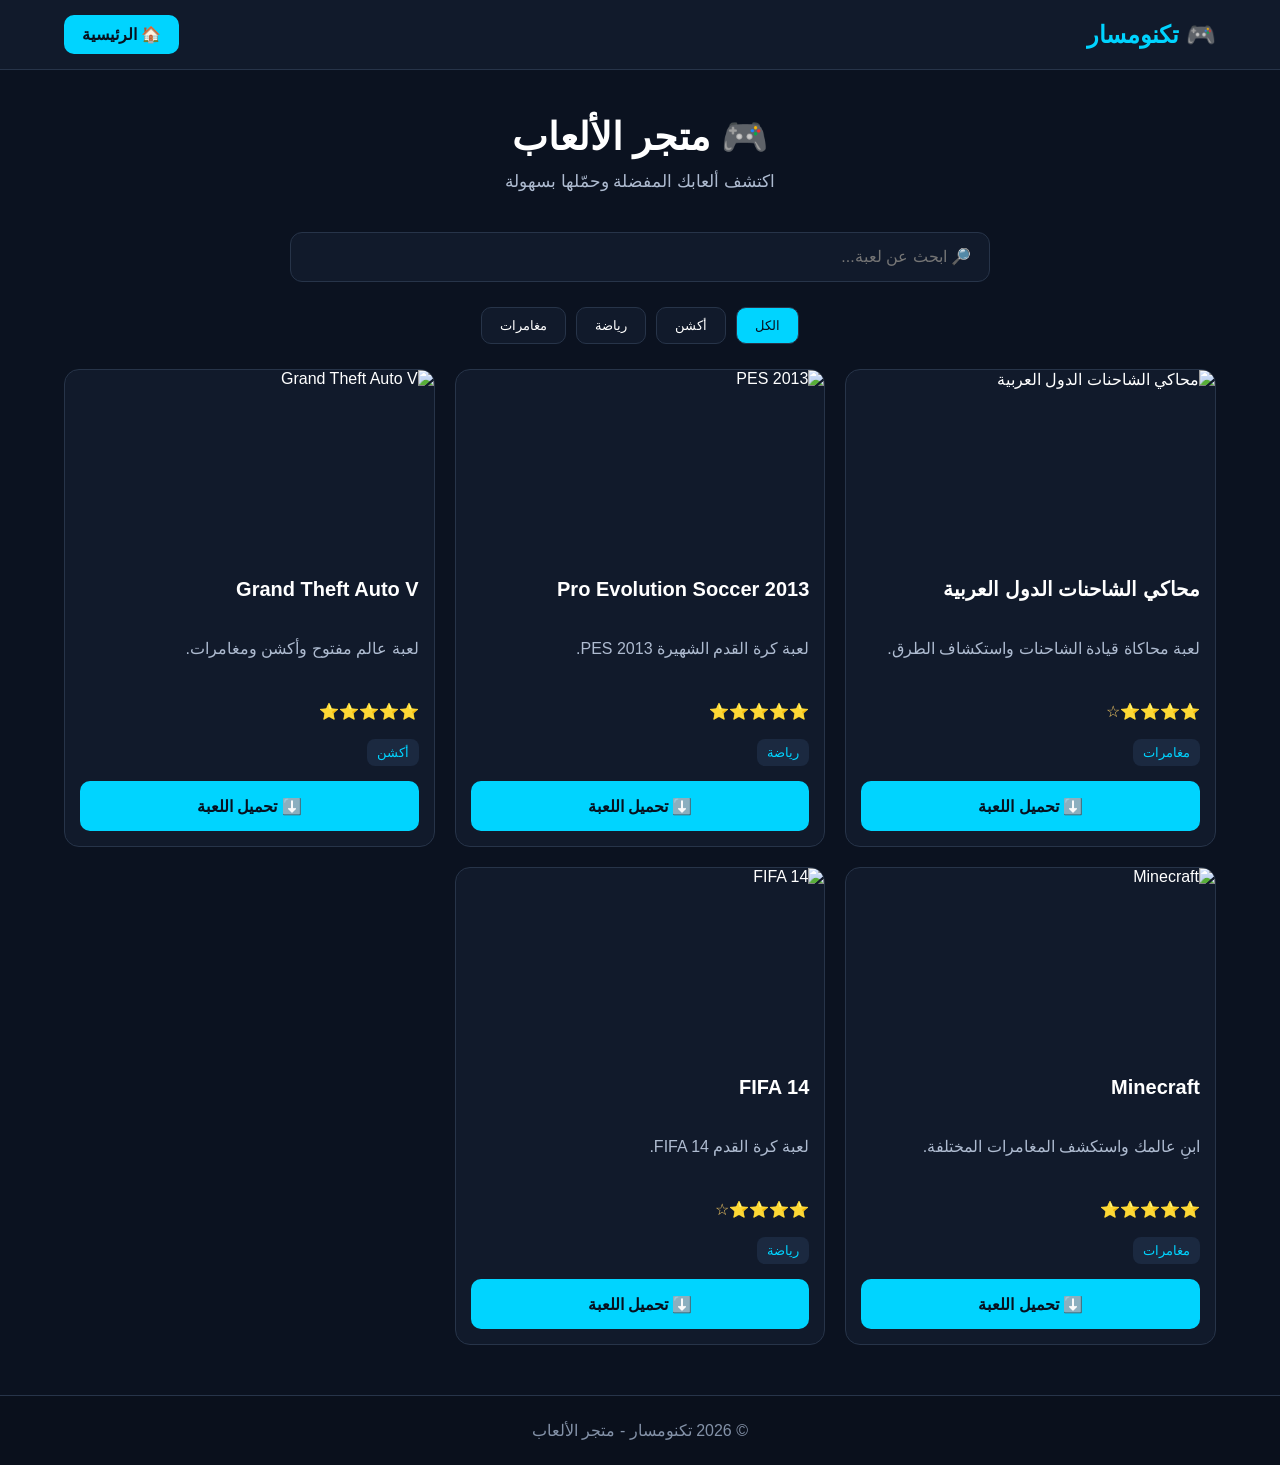
==== games/games.html @ fb07f874 "Update games.html" ====
<!DOCTYPE html>
<html lang="ar" dir="rtl">
<head>
  <meta charset="UTF-8">
  <meta name="viewport" content="width=device-width, initial-scale=1.0">
  <title>تكنومسار | الألعاب</title>

  <style>
    * {
      box-sizing: border-box;
      margin: 0;
      padding: 0;
    }

    body {
      font-family: Arial, Tahoma, sans-serif;
      background: #0b1220;
      color: #fff;
      min-height: 100vh;
    }

    a {
      text-decoration: none;
      color: inherit;
    }

    /* الهيدر */
    header {
      background: #111a2b;
      border-bottom: 1px solid #273449;
      padding: 15px 5%;
      display: flex;
      justify-content: space-between;
      align-items: center;
      gap: 15px;
      position: sticky;
      top: 0;
      z-index: 100;
    }

    .logo {
      font-size: 24px;
      font-weight: bold;
      color: #00d4ff;
    }

    .home-btn {
      background: #00d4ff;
      color: #07111f;
      padding: 10px 18px;
      border-radius: 10px;
      font-weight: bold;
    }

    /* العنوان */
    .hero {
      text-align: center;
      padding: 45px 20px 30px;
    }

    .hero h1 {
      font-size: 38px;
      margin-bottom: 12px;
    }

    .hero p {
      color: #aebbd0;
      font-size: 17px;
    }

    /* البحث */
    .search-box {
      width: 90%;
      max-width: 700px;
      margin: 10px auto 25px;
    }

    .search-box input {
      width: 100%;
      padding: 15px 18px;
      border-radius: 12px;
      border: 1px solid #273449;
      background: #111a2b;
      color: white;
      font-size: 16px;
      outline: none;
    }

    .search-box input:focus {
      border-color: #00d4ff;
    }

    /* التصنيفات */
    .categories {
      display: flex;
      justify-content: center;
      flex-wrap: wrap;
      gap: 10px;
      padding: 0 15px 25px;
    }

    .category-btn {
      border: 1px solid #273449;
      background: #111a2b;
      color: white;
      padding: 10px 18px;
      border-radius: 10px;
      cursor: pointer;
    }

    .category-btn.active,
    .category-btn:hover {
      background: #00d4ff;
      color: #07111f;
    }

    /* شبكة الألعاب */
    .games-grid {
      width: 90%;
      max-width: 1200px;
      margin: auto;
      display: grid;
      grid-template-columns: repeat(3, 1fr);
      gap: 20px;
      align-items: stretch;
      padding-bottom: 50px;
    }

    /* كارت اللعبة */
    .game-card {
      background: #111a2b;
      border: 1px solid #273449;
      border-radius: 15px;
      overflow: hidden;
      display: flex;
      flex-direction: column;
      height: 100%;
    }

    .game-card:hover {
      border-color: #00d4ff;
      transform: translateY(-3px);
    }

    /* صورة اللعبة */
    .game-image {
      width: 100%;
      height: 190px;
      object-fit: cover;
      display: block;
      flex-shrink: 0;
    }

    /* معلومات اللعبة */
    .game-info {
      padding: 15px;
      flex: 1;
      display: flex;
      flex-direction: column;
    }

    .game-info h3 {
      font-size: 20px;
      margin-bottom: 10px;
      min-height: 50px;
      line-height: 1.4;
    }

    .game-info p {
      color: #aebbd0;
      line-height: 1.7;
      margin-bottom: 12px;
      min-height: 55px;
    }

    .rating {
      color: #ffd166;
      margin-bottom: 12px;
      min-height: 25px;
    }

    .game-category {
      display: inline-block;
      width: fit-content;
      background: #1b2940;
      color: #00d4ff;
      padding: 6px 10px;
      border-radius: 8px;
      font-size: 13px;
      margin-bottom: 15px;
    }

    /* زر التحميل - موحد */
    .download-btn {
      margin-top: auto;
      width: 100%;
      height: 50px;
      min-height: 50px;
      display: flex;
      align-items: center;
      justify-content: center;
      box-sizing: border-box;
      text-align: center;
      background: #00d4ff;
      color: #07111f;
      padding: 0;
      border-radius: 10px;
      font-weight: bold;
      flex-shrink: 0;
    }

    .download-btn:hover {
      background: #00aacc;
    }

    /* لا توجد نتائج */
    .no-results {
      display: none;
      text-align: center;
      color: #aebbd0;
      padding: 40px;
      grid-column: 1 / -1;
    }

    /* الفوتر */
    footer {
      border-top: 1px solid #273449;
      text-align: center;
      padding: 25px;
      color: #8492a8;
      background: #0a101c;
    }

    /* الكمبيوتر والتابلت */
    @media (max-width: 900px) {
      .games-grid {
        grid-template-columns: repeat(2, 1fr);
      }
    }

    /* الموبايل */
    @media (max-width: 600px) {
      header {
        padding: 12px 15px;
      }

      .logo {
        font-size: 20px;
      }

      .hero h1 {
        font-size: 30px;
      }

      .games-grid {
        grid-template-columns: 1fr;
        width: 92%;
      }

      .game-image {
        height: 210px;
      }
    }
  </style>
</head>

<body>

  <!-- الهيدر -->
  <header>
    <div class="logo">🎮 تكنومسار</div>

    <a href="../index.html" class="home-btn">
      🏠 الرئيسية
    </a>
  </header>

  <!-- العنوان -->
  <section class="hero">
    <h1>🎮 متجر الألعاب</h1>
    <p>اكتشف ألعابك المفضلة وحمّلها بسهولة</p>
  </section>

  <!-- البحث -->
  <div class="search-box">
    <input
      type="text"
      id="searchInput"
      placeholder="🔎 ابحث عن لعبة..."
      oninput="applyFilters()"
    >
  </div>

  <!-- التصنيفات -->
  <div class="categories">
    <button class="category-btn active" onclick="setCategory('all', this)">
      الكل
    </button>

    <button class="category-btn" onclick="setCategory('action', this)">
      أكشن
    </button>

    <button class="category-btn" onclick="setCategory('sports', this)">
      رياضة
    </button>

    <button class="category-btn" onclick="setCategory('adventure', this)">
      مغامرات
    </button>
  </div>

  <!-- الألعاب -->
  <main class="games-grid" id="gamesGrid">

    <!-- 1 -->
    <article class="game-card" data-category="action">
      <img
        class="game-image"
        src="https://raw.githubusercontent.com/Mohamed-tool-grafix/technomasar/main/images.jpeg"
        alt="محاكي الشاحنات الدول العربية"
      >

      <div class="game-info">
        <h3>محاكي الشاحنات الدول العربية</h3>

        <p>لعبة محاكاة قيادة الشاحنات واستكشاف الطرق.</p>

        <div class="rating">⭐⭐⭐⭐☆</div>

        <span class="game-category">مغامرات</span>

        <a
          class="download-btn"
          href="https://c.go4techno.com/abokreeem-833"
          target="_blank"
          rel="noopener">
          ⬇️ تحميل اللعبة
        </a>
      </div>
    </article>

    <!-- 2 -->
    <article class="game-card" data-category="sports">
      <img
        class="game-image"
        src="https://raw.githubusercontent.com/Mohamed-tool-grafix/technomasar/main/file_00000000a93c820aba7a6e700e553412.png"
        alt="PES 2013"
      >

      <div class="game-info">
        <h3>Pro Evolution Soccer 2013</h3>

        <p>لعبة كرة القدم الشهيرة PES 2013.</p>

        <div class="rating">⭐⭐⭐⭐⭐</div>

        <span class="game-category">رياضة</span>

        <a
          class="download-btn"
          href="https://youssefsayed2003.blogspot.com/2025/03/2013.html"
          target="_blank"
          rel="noopener">
          ⬇️ تحميل اللعبة
        </a>
      </div>
    </article>

    <!-- 3 -->
    <article class="game-card" data-category="action">
      <img
        class="game-image"
        src="https://cdn.cloudflare.steamstatic.com/steam/apps/271590/header.jpg"
        alt="Grand Theft Auto V"
      >

      <div class="game-info">
        <h3>Grand Theft Auto V</h3>

        <p>لعبة عالم مفتوح وأكشن ومغامرات.</p>

        <div class="rating">⭐⭐⭐⭐⭐</div>

        <span class="game-category">أكشن</span>

        <a
          class="download-btn"
          href="https://uptogames.net/download-grand-theft-auto-v-free/"
          target="_blank"
          rel="noopener">
          ⬇️ تحميل اللعبة
        </a>
      </div>
    </article>

    <!-- 4 -->
    <article class="game-card" data-category="adventure">
      <img
        class="game-image"
        src="https://cdn.cloudflare.steamstatic.com/steam/apps/1672970/header.jpg"
        alt="Minecraft"
      >

      <div class="game-info">
        <h3>Minecraft</h3>

        <p>ابنِ عالمك واستكشف المغامرات المختلفة.</p>

        <div class="rating">⭐⭐⭐⭐⭐</div>

        <span class="game-category">مغامرات</span>

        <a
          class="download-btn"
          href="https://www.mediafire.com/file/vjxqehwjsnyp3mo/MCPE-Patched-1.21.100.apk/file"
          target="_blank"
          rel="noopener">
          ⬇️ تحميل اللعبة
        </a>
      </div>
    </article>

    <!-- 5 -->
    <article class="game-card" data-category="sports">
      <img
        class="game-image"
        src="https://raw.githubusercontent.com/Mohamed-tool-grafix/technomasar/main/images%20(1).jpeg"
        alt="FIFA 14"
      >

      <div class="game-info">
        <h3>FIFA 14</h3>

        <p>لعبة كرة القدم FIFA 14.</p>

        <div class="rating">⭐⭐⭐⭐☆</div>

        <span class="game-category">رياضة</span>

        <a
          class="download-btn"
          href="https://uptogames.net/download-fifa-14-for-pc/"
          target="_blank"
          rel="noopener">
          ⬇️ تحميل اللعبة
        </a>
      </div>
    </article>

    <div class="no-results" id="noResults">
      لا توجد ألعاب مطابقة للبحث.
    </div>

  </main>

  <!-- الفوتر -->
  <footer>
    © 2026 تكنومسار - متجر الألعاب
  </footer>

  <script>
    let currentCategory = "all";

    function setCategory(category, button) {
      currentCategory = category;

      document.querySelectorAll(".category-btn").forEach(function(btn) {
        btn.classList.remove("active");
      });

      button.classList.add("active");

      applyFilters();
    }

    function applyFilters() {
      const searchValue =
        document.getElementById("searchInput").value
        .toLowerCase()
        .trim();

      const cards = document.querySelectorAll(".game-card");

      let visibleCount = 0;

      cards.forEach(function(card) {
        const title =
          card.querySelector("h3").textContent.toLowerCase();

        const category = card.dataset.category;

        const matchesSearch = title.includes(searchValue);

        const matchesCategory =
          currentCategory === "all" ||
          category === currentCategory;

        if (matchesSearch && matchesCategory) {
          card.style.display = "flex";
          visibleCount++;
        } else {
          card.style.display = "none";
        }
      });

      document.getElementById("noResults").style.display =
        visibleCount === 0 ? "block" : "none";
    }

    document.addEventListener("DOMContentLoaded", function() {
      applyFilters();
    });
  </script>

</body>
</html>
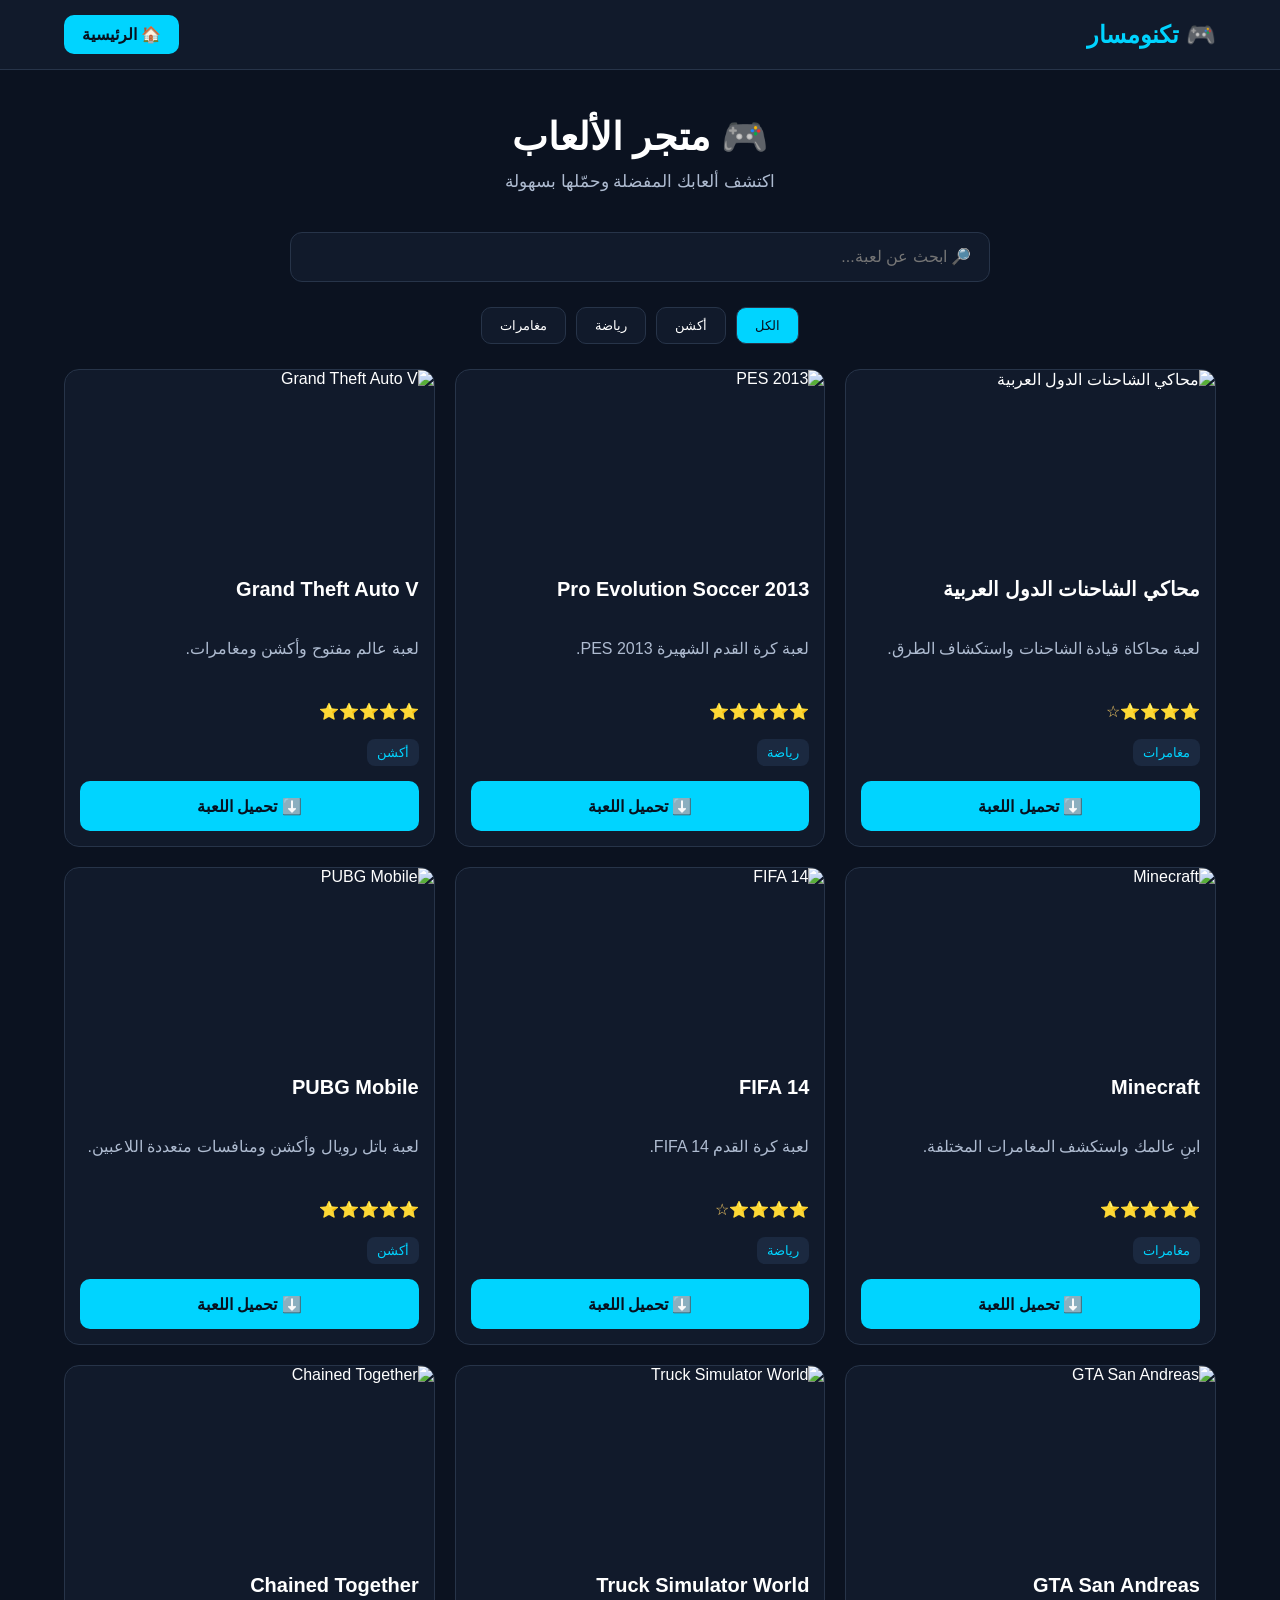
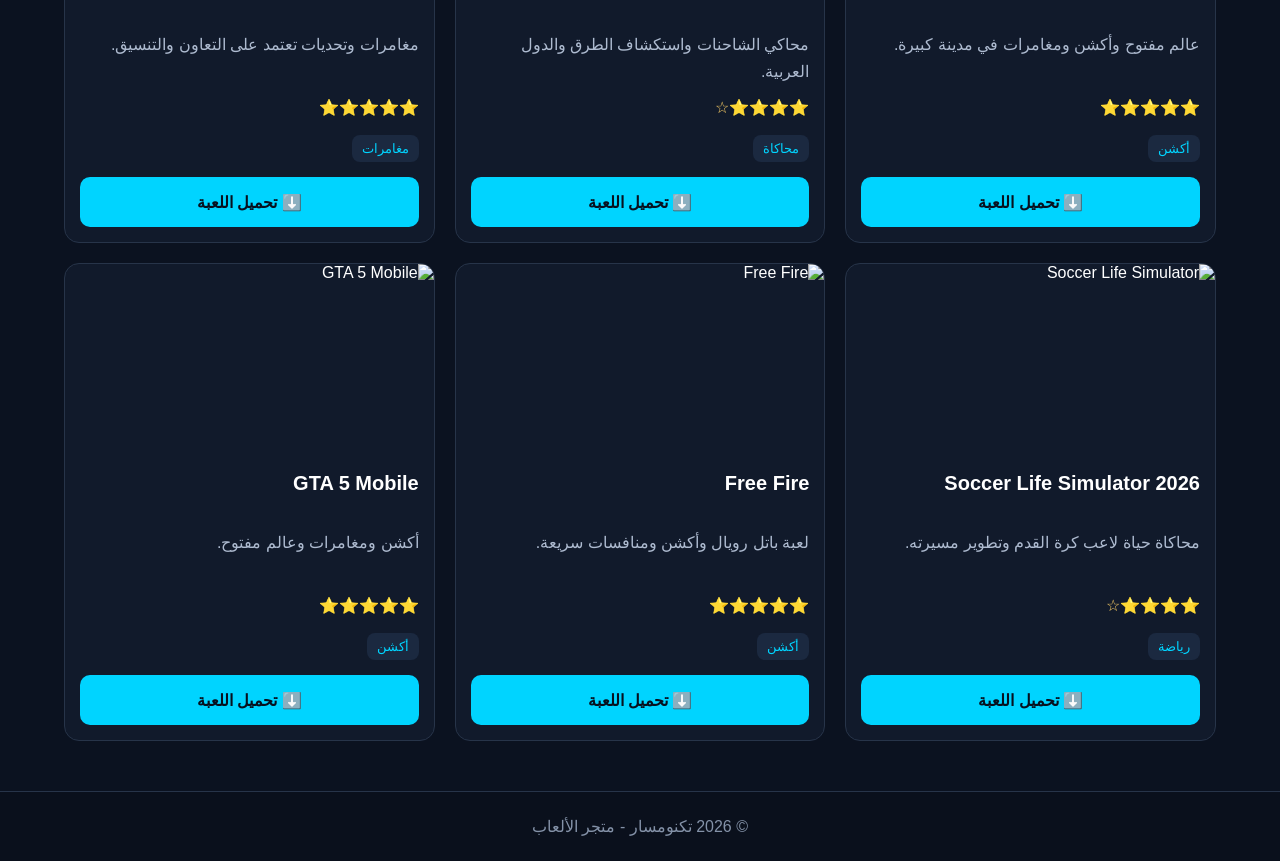
==== commit 20ac0789: "Update games.html" ====
--- a/games/games.html
+++ b/games/games.html
@@ -451,7 +451,193 @@
     <div class="no-results" id="noResults">
       لا توجد ألعاب مطابقة للبحث.
     </div>
-
+<!-- 6 - PUBG Mobile -->
+<article class="game-card" data-category="action">
+  <img
+    class="game-image"
+    src="https://cdn.cloudflare.steamstatic.com/steam/apps/578080/header.jpg"
+    alt="PUBG Mobile"
+  >
+
+  <div class="game-info">
+    <h3>PUBG Mobile</h3>
+    <p>لعبة باتل رويال وأكشن ومنافسات متعددة اللاعبين.</p>
+
+    <div class="rating">⭐⭐⭐⭐⭐</div>
+
+    <span class="game-category">أكشن</span>
+
+    <a
+      class="download-btn"
+      href="https://go4techno.com/pubg-mobile/"
+      target="_blank"
+      rel="noopener">
+      ⬇️ تحميل اللعبة
+    </a>
+  </div>
+</article>
+
+
+<!-- 7 - GTA San Andreas -->
+<article class="game-card" data-category="action">
+  <img
+    class="game-image"
+    src="https://upload.wikimedia.org/wikipedia/en/c/c4/GTASABOX.jpg"
+    alt="GTA San Andreas"
+  >
+
+  <div class="game-info">
+    <h3>GTA San Andreas</h3>
+    <p>عالم مفتوح وأكشن ومغامرات في مدينة كبيرة.</p>
+
+    <div class="rating">⭐⭐⭐⭐⭐</div>
+
+    <span class="game-category">أكشن</span>
+
+    <a
+      class="download-btn"
+      href="https://go4techno.com/%D9%84%D8%B9%D8%A8%D8%A9-gta-san-andreas-%D9%85%D9%87%D9%83%D8%B1%D8%A9/"
+      target="_blank"
+      rel="noopener">
+      ⬇️ تحميل اللعبة
+    </a>
+  </div>
+</article>
+
+
+<!-- 8 - Truck Simulator World -->
+<article class="game-card" data-category="racing">
+  <img
+    class="game-image"
+    src="https://raw.githubusercontent.com/Mohamed-tool-grafix/technomasar/main/images.jpeg"
+    alt="Truck Simulator World"
+  >
+
+  <div class="game-info">
+    <h3>Truck Simulator World</h3>
+    <p>محاكي الشاحنات واستكشاف الطرق والدول العربية.</p>
+
+    <div class="rating">⭐⭐⭐⭐☆</div>
+
+    <span class="game-category">محاكاة</span>
+
+    <a
+      class="download-btn"
+      href="https://go4techno.com/%D8%AA%D8%AD%D9%85%D9%8A%D9%84-%D9%85%D8%AD%D8%A7%D9%83%D9%8A-%D8%A7%D9%84%D8%B4%D8%A7%D8%AD%D9%86%D8%A7%D8%AA-%D8%A7%D9%84%D8%AF%D9%88%D9%84-%D8%A7%D9%84%D8%B9%D8%B1%D8%A8%D9%8A%D8%A9-truck-simulator/"
+      target="_blank"
+      rel="noopener">
+      ⬇️ تحميل اللعبة
+    </a>
+  </div>
+</article>
+
+
+<!-- 9 - Chained Together -->
+<article class="game-card" data-category="adventure">
+  <img
+    class="game-image"
+    src="https://shared.cloudflare.steamstatic.com/store_item_assets/steam/apps/2567870/header.jpg"
+    alt="Chained Together"
+  >
+
+  <div class="game-info">
+    <h3>Chained Together</h3>
+    <p>مغامرات وتحديات تعتمد على التعاون والتنسيق.</p>
+
+    <div class="rating">⭐⭐⭐⭐⭐</div>
+
+    <span class="game-category">مغامرات</span>
+
+    <a
+      class="download-btn"
+      href="https://go4techno.com/%D8%AA%D8%AD%D9%85%D9%8A%D9%84-chained-together-%D9%84%D9%84%D8%A3%D9%86%D8%AF%D8%B1%D9%88%D9%8A%D8%AF/"
+      target="_blank"
+      rel="noopener">
+      ⬇️ تحميل اللعبة
+    </a>
+  </div>
+</article>
+
+
+<!-- 10 - Soccer Life Simulator -->
+<article class="game-card" data-category="sports">
+  <img
+    class="game-image"
+    src="https://shared.cloudflare.steamstatic.com/store_item_assets/steam/apps/1911700/header.jpg"
+    alt="Soccer Life Simulator"
+  >
+
+  <div class="game-info">
+    <h3>Soccer Life Simulator 2026</h3>
+    <p>محاكاة حياة لاعب كرة القدم وتطوير مسيرته.</p>
+
+    <div class="rating">⭐⭐⭐⭐☆</div>
+
+    <span class="game-category">رياضة</span>
+
+    <a
+      class="download-btn"
+      href="https://go4techno.com/soccer-life-simulator/"
+      target="_blank"
+      rel="noopener">
+      ⬇️ تحميل اللعبة
+    </a>
+  </div>
+</article>
+
+
+<!-- 11 - Free Fire -->
+<article class="game-card" data-category="action">
+  <img
+    class="game-image"
+    src="https://play-lh.googleusercontent.com/"
+    alt="Free Fire"
+  >
+
+  <div class="game-info">
+    <h3>Free Fire</h3>
+    <p>لعبة باتل رويال وأكشن ومنافسات سريعة.</p>
+
+    <div class="rating">⭐⭐⭐⭐⭐</div>
+
+    <span class="game-category">أكشن</span>
+
+    <a
+      class="download-btn"
+      href="https://go4techno.com/garena-free-fire"
+      target="_blank"
+      rel="noopener">
+      ⬇️ تحميل اللعبة
+    </a>
+  </div>
+</article>
+
+
+<!-- 12 - GTA 5 Mobile -->
+<article class="game-card" data-category="action">
+  <img
+    class="game-image"
+    src="https://cdn.cloudflare.steamstatic.com/steam/apps/271590/header.jpg"
+    alt="GTA 5 Mobile"
+  >
+
+  <div class="game-info">
+    <h3>GTA 5 Mobile</h3>
+    <p>أكشن ومغامرات وعالم مفتوح.</p>
+
+    <div class="rating">⭐⭐⭐⭐⭐</div>
+
+    <span class="game-category">أكشن</span>
+
+    <a
+      class="download-btn"
+      href="https://go4techno.com/%D8%AA%D8%AD%D9%85%D9%8A%D9%84-%D9%84%D8%B9%D8%A8%D8%A9-gta-5-mobile/"
+      target="_blank"
+      rel="noopener">
+      ⬇️ تحميل اللعبة
+    </a>
+  </div>
+</article>
   </main>
 
   <!-- الفوتر -->
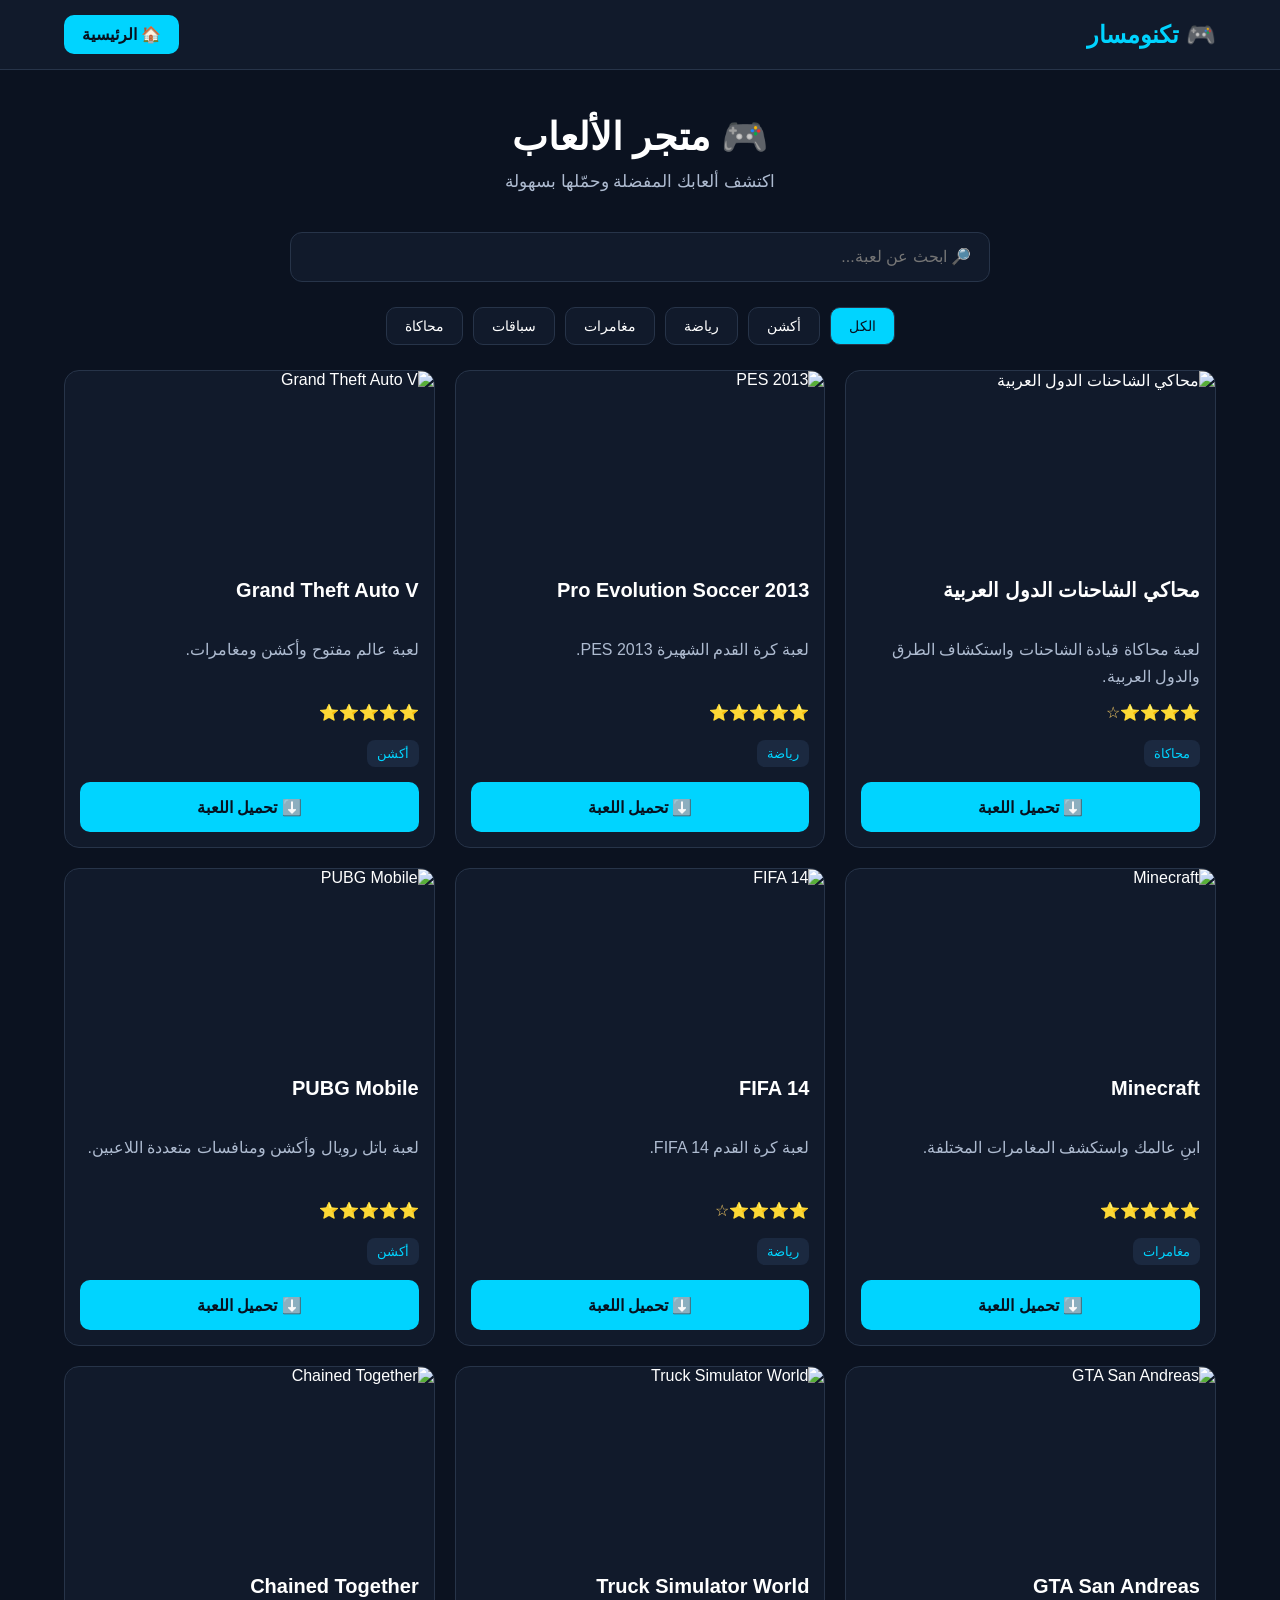
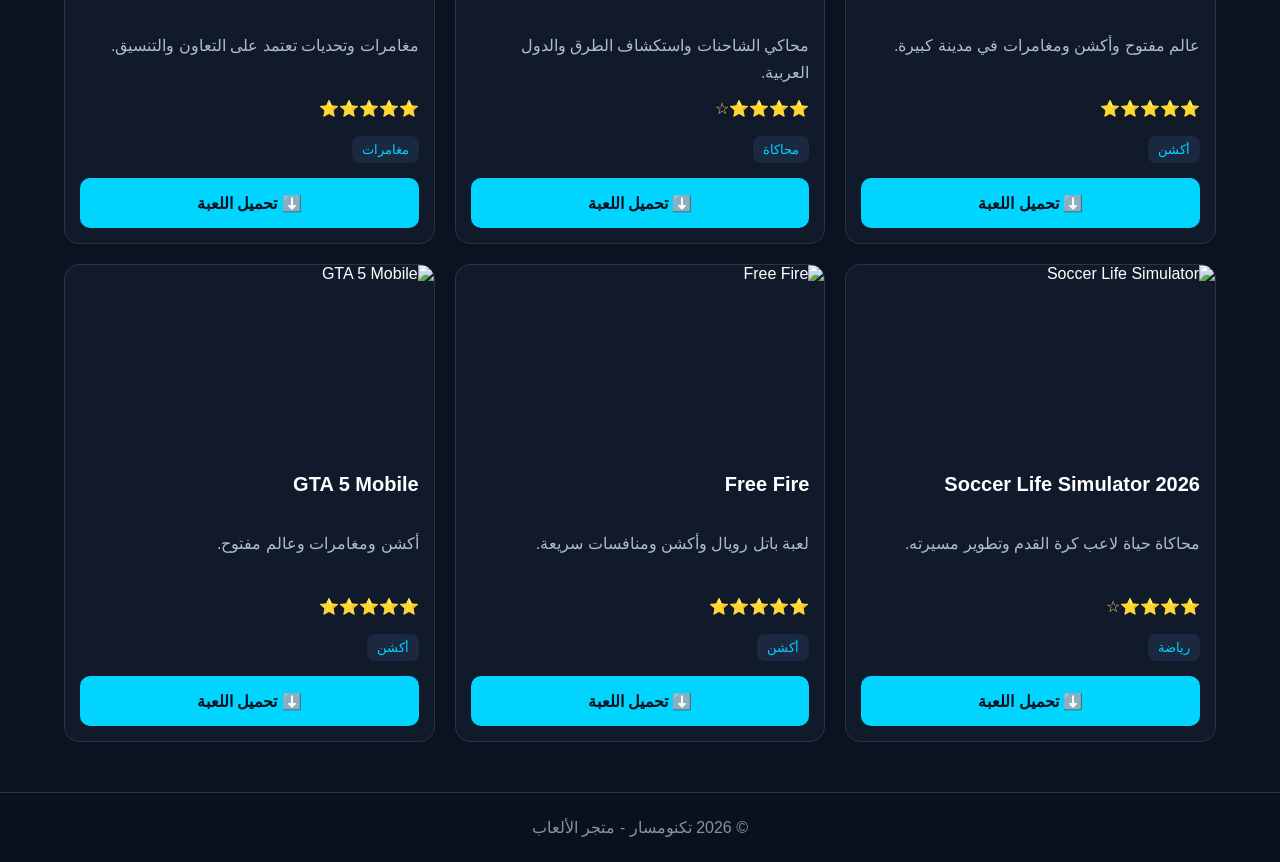
==== commit a630c5b1: "Update games.html" ====
--- a/games/games.html
+++ b/games/games.html
@@ -24,7 +24,6 @@
       color: inherit;
     }
 
-    /* الهيدر */
     header {
       background: #111a2b;
       border-bottom: 1px solid #273449;
@@ -52,7 +51,6 @@
       font-weight: bold;
     }
 
-    /* العنوان */
     .hero {
       text-align: center;
       padding: 45px 20px 30px;
@@ -68,7 +66,6 @@
       font-size: 17px;
     }
 
-    /* البحث */
     .search-box {
       width: 90%;
       max-width: 700px;
@@ -90,7 +87,6 @@
       border-color: #00d4ff;
     }
 
-    /* التصنيفات */
     .categories {
       display: flex;
       justify-content: center;
@@ -106,6 +102,7 @@
       padding: 10px 18px;
       border-radius: 10px;
       cursor: pointer;
+      font-size: 14px;
     }
 
     .category-btn.active,
@@ -114,7 +111,6 @@
       color: #07111f;
     }
 
-    /* شبكة الألعاب */
     .games-grid {
       width: 90%;
       max-width: 1200px;
@@ -126,7 +122,6 @@
       padding-bottom: 50px;
     }
 
-    /* كارت اللعبة */
     .game-card {
       background: #111a2b;
       border: 1px solid #273449;
@@ -135,6 +130,7 @@
       display: flex;
       flex-direction: column;
       height: 100%;
+      transition: 0.2s;
     }
 
     .game-card:hover {
@@ -142,7 +138,6 @@
       transform: translateY(-3px);
     }
 
-    /* صورة اللعبة */
     .game-image {
       width: 100%;
       height: 190px;
@@ -151,7 +146,6 @@
       flex-shrink: 0;
     }
 
-    /* معلومات اللعبة */
     .game-info {
       padding: 15px;
       flex: 1;
@@ -190,7 +184,6 @@
       margin-bottom: 15px;
     }
 
-    /* زر التحميل - موحد */
     .download-btn {
       margin-top: auto;
       width: 100%;
@@ -199,7 +192,6 @@
       display: flex;
       align-items: center;
       justify-content: center;
-      box-sizing: border-box;
       text-align: center;
       background: #00d4ff;
       color: #07111f;
@@ -213,7 +205,6 @@
       background: #00aacc;
     }
 
-    /* لا توجد نتائج */
     .no-results {
       display: none;
       text-align: center;
@@ -222,7 +213,6 @@
       grid-column: 1 / -1;
     }
 
-    /* الفوتر */
     footer {
       border-top: 1px solid #273449;
       text-align: center;
@@ -231,14 +221,12 @@
       background: #0a101c;
     }
 
-    /* الكمبيوتر والتابلت */
     @media (max-width: 900px) {
       .games-grid {
         grid-template-columns: repeat(2, 1fr);
       }
     }
 
-    /* الموبايل */
     @media (max-width: 600px) {
       header {
         padding: 12px 15px;
@@ -274,12 +262,14 @@
       🏠 الرئيسية
     </a>
   </header>
+
 
   <!-- العنوان -->
   <section class="hero">
     <h1>🎮 متجر الألعاب</h1>
     <p>اكتشف ألعابك المفضلة وحمّلها بسهولة</p>
   </section>
+
 
   <!-- البحث -->
   <div class="search-box">
@@ -291,30 +281,56 @@
     >
   </div>
 
+
   <!-- التصنيفات -->
   <div class="categories">
-    <button class="category-btn active" onclick="setCategory('all', this)">
+
+    <button
+      class="category-btn active"
+      onclick="setCategory('all', this)">
       الكل
     </button>
 
-    <button class="category-btn" onclick="setCategory('action', this)">
+    <button
+      class="category-btn"
+      onclick="setCategory('action', this)">
       أكشن
     </button>
 
-    <button class="category-btn" onclick="setCategory('sports', this)">
+    <button
+      class="category-btn"
+      onclick="setCategory('sports', this)">
       رياضة
     </button>
 
-    <button class="category-btn" onclick="setCategory('adventure', this)">
+    <button
+      class="category-btn"
+      onclick="setCategory('adventure', this)">
       مغامرات
     </button>
+
+    <button
+      class="category-btn"
+      onclick="setCategory('racing', this)">
+      سباقات
+    </button>
+
+    <button
+      class="category-btn"
+      onclick="setCategory('simulation', this)">
+      محاكاة
+    </button>
+
   </div>
+
 
   <!-- الألعاب -->
   <main class="games-grid" id="gamesGrid">
 
-    <!-- 1 -->
-    <article class="game-card" data-category="action">
+
+    <!-- 1 - محاكي الشاحنات -->
+    <article class="game-card" data-category="simulation">
+
       <img
         class="game-image"
         src="https://raw.githubusercontent.com/Mohamed-tool-grafix/technomasar/main/images.jpeg"
@@ -322,13 +338,16 @@
       >
 
       <div class="game-info">
+
         <h3>محاكي الشاحنات الدول العربية</h3>
 
-        <p>لعبة محاكاة قيادة الشاحنات واستكشاف الطرق.</p>
+        <p>
+          لعبة محاكاة قيادة الشاحنات واستكشاف الطرق والدول العربية.
+        </p>
 
         <div class="rating">⭐⭐⭐⭐☆</div>
 
-        <span class="game-category">مغامرات</span>
+        <span class="game-category">محاكاة</span>
 
         <a
           class="download-btn"
@@ -337,11 +356,14 @@
           rel="noopener">
           ⬇️ تحميل اللعبة
         </a>
-      </div>
-    </article>
-
-    <!-- 2 -->
+
+      </div>
+    </article>
+
+
+    <!-- 2 - PES 2013 -->
     <article class="game-card" data-category="sports">
+
       <img
         class="game-image"
         src="https://raw.githubusercontent.com/Mohamed-tool-grafix/technomasar/main/file_00000000a93c820aba7a6e700e553412.png"
@@ -349,9 +371,12 @@
       >
 
       <div class="game-info">
+
         <h3>Pro Evolution Soccer 2013</h3>
 
-        <p>لعبة كرة القدم الشهيرة PES 2013.</p>
+        <p>
+          لعبة كرة القدم الشهيرة PES 2013.
+        </p>
 
         <div class="rating">⭐⭐⭐⭐⭐</div>
 
@@ -364,11 +389,14 @@
           rel="noopener">
           ⬇️ تحميل اللعبة
         </a>
-      </div>
-    </article>
-
-    <!-- 3 -->
+
+      </div>
+    </article>
+
+
+    <!-- 3 - GTA V -->
     <article class="game-card" data-category="action">
+
       <img
         class="game-image"
         src="https://cdn.cloudflare.steamstatic.com/steam/apps/271590/header.jpg"
@@ -376,9 +404,12 @@
       >
 
       <div class="game-info">
+
         <h3>Grand Theft Auto V</h3>
 
-        <p>لعبة عالم مفتوح وأكشن ومغامرات.</p>
+        <p>
+          لعبة عالم مفتوح وأكشن ومغامرات.
+        </p>
 
         <div class="rating">⭐⭐⭐⭐⭐</div>
 
@@ -391,11 +422,14 @@
           rel="noopener">
           ⬇️ تحميل اللعبة
         </a>
-      </div>
-    </article>
-
-    <!-- 4 -->
+
+      </div>
+    </article>
+
+
+    <!-- 4 - Minecraft -->
     <article class="game-card" data-category="adventure">
+
       <img
         class="game-image"
         src="https://cdn.cloudflare.steamstatic.com/steam/apps/1672970/header.jpg"
@@ -403,9 +437,12 @@
       >
 
       <div class="game-info">
+
         <h3>Minecraft</h3>
 
-        <p>ابنِ عالمك واستكشف المغامرات المختلفة.</p>
+        <p>
+          ابنِ عالمك واستكشف المغامرات المختلفة.
+        </p>
 
         <div class="rating">⭐⭐⭐⭐⭐</div>
 
@@ -418,11 +455,14 @@
           rel="noopener">
           ⬇️ تحميل اللعبة
         </a>
-      </div>
-    </article>
-
-    <!-- 5 -->
+
+      </div>
+    </article>
+
+
+    <!-- 5 - FIFA 14 -->
     <article class="game-card" data-category="sports">
+
       <img
         class="game-image"
         src="https://raw.githubusercontent.com/Mohamed-tool-grafix/technomasar/main/images%20(1).jpeg"
@@ -430,9 +470,12 @@
       >
 
       <div class="game-info">
+
         <h3>FIFA 14</h3>
 
-        <p>لعبة كرة القدم FIFA 14.</p>
+        <p>
+          لعبة كرة القدم FIFA 14.
+        </p>
 
         <div class="rating">⭐⭐⭐⭐☆</div>
 
@@ -445,210 +488,263 @@
           rel="noopener">
           ⬇️ تحميل اللعبة
         </a>
-      </div>
-    </article>
-
+
+      </div>
+    </article>
+
+
+    <!-- 6 - PUBG Mobile -->
+    <article class="game-card" data-category="action">
+
+      <img
+        class="game-image"
+        src="https://cdn.cloudflare.steamstatic.com/steam/apps/578080/header.jpg"
+        alt="PUBG Mobile"
+      >
+
+      <div class="game-info">
+
+        <h3>PUBG Mobile</h3>
+
+        <p>
+          لعبة باتل رويال وأكشن ومنافسات متعددة اللاعبين.
+        </p>
+
+        <div class="rating">⭐⭐⭐⭐⭐</div>
+
+        <span class="game-category">أكشن</span>
+
+        <a
+          class="download-btn"
+          href="https://go4techno.com/pubg-mobile/"
+          target="_blank"
+          rel="noopener">
+          ⬇️ تحميل اللعبة
+        </a>
+
+      </div>
+    </article>
+
+
+    <!-- 7 - GTA San Andreas -->
+    <article class="game-card" data-category="action">
+
+      <img
+        class="game-image"
+        src="https://upload.wikimedia.org/wikipedia/en/c/c4/GTASABOX.jpg"
+        alt="GTA San Andreas"
+      >
+
+      <div class="game-info">
+
+        <h3>GTA San Andreas</h3>
+
+        <p>
+          عالم مفتوح وأكشن ومغامرات في مدينة كبيرة.
+        </p>
+
+        <div class="rating">⭐⭐⭐⭐⭐</div>
+
+        <span class="game-category">أكشن</span>
+
+        <a
+          class="download-btn"
+          href="https://go4techno.com/%D9%84%D8%B9%D8%A8%D8%A9-gta-san-andreas-%D9%85%D9%87%D9%83%D8%B1%D8%A9/"
+          target="_blank"
+          rel="noopener">
+          ⬇️ تحميل اللعبة
+        </a>
+
+      </div>
+    </article>
+
+
+    <!-- 8 - Truck Simulator World -->
+    <article class="game-card" data-category="simulation">
+
+      <img
+        class="game-image"
+        src="https://raw.githubusercontent.com/Mohamed-tool-grafix/technomasar/main/images.jpeg"
+        alt="Truck Simulator World"
+      >
+
+      <div class="game-info">
+
+        <h3>Truck Simulator World</h3>
+
+        <p>
+          محاكي الشاحنات واستكشاف الطرق والدول العربية.
+        </p>
+
+        <div class="rating">⭐⭐⭐⭐☆</div>
+
+        <span class="game-category">محاكاة</span>
+
+        <a
+          class="download-btn"
+          href="https://go4techno.com/%D8%AA%D8%AD%D9%85%D9%8A%D9%84-%D9%85%D8%AD%D8%A7%D9%83%D9%8A-%D8%A7%D9%84%D8%B4%D8%A7%D8%AD%D9%86%D8%A7%D8%AA-%D8%A7%D9%84%D8%AF%D9%88%D9%84-%D8%A7%D9%84%D8%B9%D8%B1%D8%A8%D9%8A%D8%A9-truck-simulator/"
+          target="_blank"
+          rel="noopener">
+          ⬇️ تحميل اللعبة
+        </a>
+
+      </div>
+    </article>
+
+
+    <!-- 9 - Chained Together -->
+    <article class="game-card" data-category="adventure">
+
+      <img
+        class="game-image"
+        src="https://shared.cloudflare.steamstatic.com/store_item_assets/steam/apps/2567870/header.jpg"
+        alt="Chained Together"
+      >
+
+      <div class="game-info">
+
+        <h3>Chained Together</h3>
+
+        <p>
+          مغامرات وتحديات تعتمد على التعاون والتنسيق.
+        </p>
+
+        <div class="rating">⭐⭐⭐⭐⭐</div>
+
+        <span class="game-category">مغامرات</span>
+
+        <a
+          class="download-btn"
+          href="https://go4techno.com/%D8%AA%D8%AD%D9%85%D9%8A%D9%84-chained-together-%D9%84%D9%84%D8%A3%D9%86%D8%AF%D8%B1%D9%88%D9%8A%D8%AF/"
+          target="_blank"
+          rel="noopener">
+          ⬇️ تحميل اللعبة
+        </a>
+
+      </div>
+    </article>
+
+
+    <!-- 10 - Soccer Life Simulator -->
+    <article class="game-card" data-category="sports">
+
+      <img
+        class="game-image"
+        src="https://shared.cloudflare.steamstatic.com/store_item_assets/steam/apps/1911700/header.jpg"
+        alt="Soccer Life Simulator"
+      >
+
+      <div class="game-info">
+
+        <h3>Soccer Life Simulator 2026</h3>
+
+        <p>
+          محاكاة حياة لاعب كرة القدم وتطوير مسيرته.
+        </p>
+
+        <div class="rating">⭐⭐⭐⭐☆</div>
+
+        <span class="game-category">رياضة</span>
+
+        <a
+          class="download-btn"
+          href="https://go4techno.com/soccer-life-simulator/"
+          target="_blank"
+          rel="noopener">
+          ⬇️ تحميل اللعبة
+        </a>
+
+      </div>
+    </article>
+
+
+    <!-- 11 - Free Fire -->
+    <article class="game-card" data-category="action">
+
+      <img
+        class="game-image"
+        src="https://raw.githubusercontent.com/Mohamed-tool-grafix/technomasar/main/freefire.jpg"
+        alt="Free Fire"
+      >
+
+      <div class="game-info">
+
+        <h3>Free Fire</h3>
+
+        <p>
+          لعبة باتل رويال وأكشن ومنافسات سريعة.
+        </p>
+
+        <div class="rating">⭐⭐⭐⭐⭐</div>
+
+        <span class="game-category">أكشن</span>
+
+        <a
+          class="download-btn"
+          href="https://go4techno.com/garena-free-fire"
+          target="_blank"
+          rel="noopener">
+          ⬇️ تحميل اللعبة
+        </a>
+
+      </div>
+    </article>
+
+
+    <!-- 12 - GTA 5 Mobile -->
+    <article class="game-card" data-category="action">
+
+      <img
+        class="game-image"
+        src="https://cdn.cloudflare.steamstatic.com/steam/apps/271590/header.jpg"
+        alt="GTA 5 Mobile"
+      >
+
+      <div class="game-info">
+
+        <h3>GTA 5 Mobile</h3>
+
+        <p>
+          أكشن ومغامرات وعالم مفتوح.
+        </p>
+
+        <div class="rating">⭐⭐⭐⭐⭐</div>
+
+        <span class="game-category">أكشن</span>
+
+        <a
+          class="download-btn"
+          href="https://go4techno.com/%D8%AA%D8%AD%D9%85%D9%8A%D9%84-%D9%84%D8%B9%D8%A8%D8%A9-gta-5-mobile/"
+          target="_blank"
+          rel="noopener">
+          ⬇️ تحميل اللعبة
+        </a>
+
+      </div>
+    </article>
+
+
+    <!-- لا توجد نتائج -->
     <div class="no-results" id="noResults">
       لا توجد ألعاب مطابقة للبحث.
     </div>
-<!-- 6 - PUBG Mobile -->
-<article class="game-card" data-category="action">
-  <img
-    class="game-image"
-    src="https://cdn.cloudflare.steamstatic.com/steam/apps/578080/header.jpg"
-    alt="PUBG Mobile"
-  >
-
-  <div class="game-info">
-    <h3>PUBG Mobile</h3>
-    <p>لعبة باتل رويال وأكشن ومنافسات متعددة اللاعبين.</p>
-
-    <div class="rating">⭐⭐⭐⭐⭐</div>
-
-    <span class="game-category">أكشن</span>
-
-    <a
-      class="download-btn"
-      href="https://go4techno.com/pubg-mobile/"
-      target="_blank"
-      rel="noopener">
-      ⬇️ تحميل اللعبة
-    </a>
-  </div>
-</article>
-
-
-<!-- 7 - GTA San Andreas -->
-<article class="game-card" data-category="action">
-  <img
-    class="game-image"
-    src="https://upload.wikimedia.org/wikipedia/en/c/c4/GTASABOX.jpg"
-    alt="GTA San Andreas"
-  >
-
-  <div class="game-info">
-    <h3>GTA San Andreas</h3>
-    <p>عالم مفتوح وأكشن ومغامرات في مدينة كبيرة.</p>
-
-    <div class="rating">⭐⭐⭐⭐⭐</div>
-
-    <span class="game-category">أكشن</span>
-
-    <a
-      class="download-btn"
-      href="https://go4techno.com/%D9%84%D8%B9%D8%A8%D8%A9-gta-san-andreas-%D9%85%D9%87%D9%83%D8%B1%D8%A9/"
-      target="_blank"
-      rel="noopener">
-      ⬇️ تحميل اللعبة
-    </a>
-  </div>
-</article>
-
-
-<!-- 8 - Truck Simulator World -->
-<article class="game-card" data-category="racing">
-  <img
-    class="game-image"
-    src="https://raw.githubusercontent.com/Mohamed-tool-grafix/technomasar/main/images.jpeg"
-    alt="Truck Simulator World"
-  >
-
-  <div class="game-info">
-    <h3>Truck Simulator World</h3>
-    <p>محاكي الشاحنات واستكشاف الطرق والدول العربية.</p>
-
-    <div class="rating">⭐⭐⭐⭐☆</div>
-
-    <span class="game-category">محاكاة</span>
-
-    <a
-      class="download-btn"
-      href="https://go4techno.com/%D8%AA%D8%AD%D9%85%D9%8A%D9%84-%D9%85%D8%AD%D8%A7%D9%83%D9%8A-%D8%A7%D9%84%D8%B4%D8%A7%D8%AD%D9%86%D8%A7%D8%AA-%D8%A7%D9%84%D8%AF%D9%88%D9%84-%D8%A7%D9%84%D8%B9%D8%B1%D8%A8%D9%8A%D8%A9-truck-simulator/"
-      target="_blank"
-      rel="noopener">
-      ⬇️ تحميل اللعبة
-    </a>
-  </div>
-</article>
-
-
-<!-- 9 - Chained Together -->
-<article class="game-card" data-category="adventure">
-  <img
-    class="game-image"
-    src="https://shared.cloudflare.steamstatic.com/store_item_assets/steam/apps/2567870/header.jpg"
-    alt="Chained Together"
-  >
-
-  <div class="game-info">
-    <h3>Chained Together</h3>
-    <p>مغامرات وتحديات تعتمد على التعاون والتنسيق.</p>
-
-    <div class="rating">⭐⭐⭐⭐⭐</div>
-
-    <span class="game-category">مغامرات</span>
-
-    <a
-      class="download-btn"
-      href="https://go4techno.com/%D8%AA%D8%AD%D9%85%D9%8A%D9%84-chained-together-%D9%84%D9%84%D8%A3%D9%86%D8%AF%D8%B1%D9%88%D9%8A%D8%AF/"
-      target="_blank"
-      rel="noopener">
-      ⬇️ تحميل اللعبة
-    </a>
-  </div>
-</article>
-
-
-<!-- 10 - Soccer Life Simulator -->
-<article class="game-card" data-category="sports">
-  <img
-    class="game-image"
-    src="https://shared.cloudflare.steamstatic.com/store_item_assets/steam/apps/1911700/header.jpg"
-    alt="Soccer Life Simulator"
-  >
-
-  <div class="game-info">
-    <h3>Soccer Life Simulator 2026</h3>
-    <p>محاكاة حياة لاعب كرة القدم وتطوير مسيرته.</p>
-
-    <div class="rating">⭐⭐⭐⭐☆</div>
-
-    <span class="game-category">رياضة</span>
-
-    <a
-      class="download-btn"
-      href="https://go4techno.com/soccer-life-simulator/"
-      target="_blank"
-      rel="noopener">
-      ⬇️ تحميل اللعبة
-    </a>
-  </div>
-</article>
-
-
-<!-- 11 - Free Fire -->
-<article class="game-card" data-category="action">
-  <img
-    class="game-image"
-    src="https://play-lh.googleusercontent.com/"
-    alt="Free Fire"
-  >
-
-  <div class="game-info">
-    <h3>Free Fire</h3>
-    <p>لعبة باتل رويال وأكشن ومنافسات سريعة.</p>
-
-    <div class="rating">⭐⭐⭐⭐⭐</div>
-
-    <span class="game-category">أكشن</span>
-
-    <a
-      class="download-btn"
-      href="https://go4techno.com/garena-free-fire"
-      target="_blank"
-      rel="noopener">
-      ⬇️ تحميل اللعبة
-    </a>
-  </div>
-</article>
-
-
-<!-- 12 - GTA 5 Mobile -->
-<article class="game-card" data-category="action">
-  <img
-    class="game-image"
-    src="https://cdn.cloudflare.steamstatic.com/steam/apps/271590/header.jpg"
-    alt="GTA 5 Mobile"
-  >
-
-  <div class="game-info">
-    <h3>GTA 5 Mobile</h3>
-    <p>أكشن ومغامرات وعالم مفتوح.</p>
-
-    <div class="rating">⭐⭐⭐⭐⭐</div>
-
-    <span class="game-category">أكشن</span>
-
-    <a
-      class="download-btn"
-      href="https://go4techno.com/%D8%AA%D8%AD%D9%85%D9%8A%D9%84-%D9%84%D8%B9%D8%A8%D8%A9-gta-5-mobile/"
-      target="_blank"
-      rel="noopener">
-      ⬇️ تحميل اللعبة
-    </a>
-  </div>
-</article>
+
   </main>
+
 
   <!-- الفوتر -->
   <footer>
     © 2026 تكنومسار - متجر الألعاب
   </footer>
 
+
   <script>
+
     let currentCategory = "all";
 
+
     function setCategory(category, button) {
+
       currentCategory = category;
 
       document.querySelectorAll(".category-btn").forEach(function(btn) {
@@ -660,43 +756,69 @@
       applyFilters();
     }
 
+
     function applyFilters() {
+
       const searchValue =
         document.getElementById("searchInput").value
         .toLowerCase()
         .trim();
 
-      const cards = document.querySelectorAll(".game-card");
+
+      const cards =
+        document.querySelectorAll(".game-card");
+
 
       let visibleCount = 0;
 
+
       cards.forEach(function(card) {
+
         const title =
-          card.querySelector("h3").textContent.toLowerCase();
-
-        const category = card.dataset.category;
-
-        const matchesSearch = title.includes(searchValue);
+          card.querySelector("h3")
+          .textContent
+          .toLowerCase();
+
+
+        const category =
+          card.dataset.category;
+
+
+        const matchesSearch =
+          title.includes(searchValue);
+
 
         const matchesCategory =
           currentCategory === "all" ||
           category === currentCategory;
 
+
         if (matchesSearch && matchesCategory) {
+
           card.style.display = "flex";
+
           visibleCount++;
+
         } else {
+
           card.style.display = "none";
+
         }
+
       });
+
 
       document.getElementById("noResults").style.display =
         visibleCount === 0 ? "block" : "none";
     }
 
+
     document.addEventListener("DOMContentLoaded", function() {
+
       applyFilters();
+
     });
+
   </script>
 
 </body>
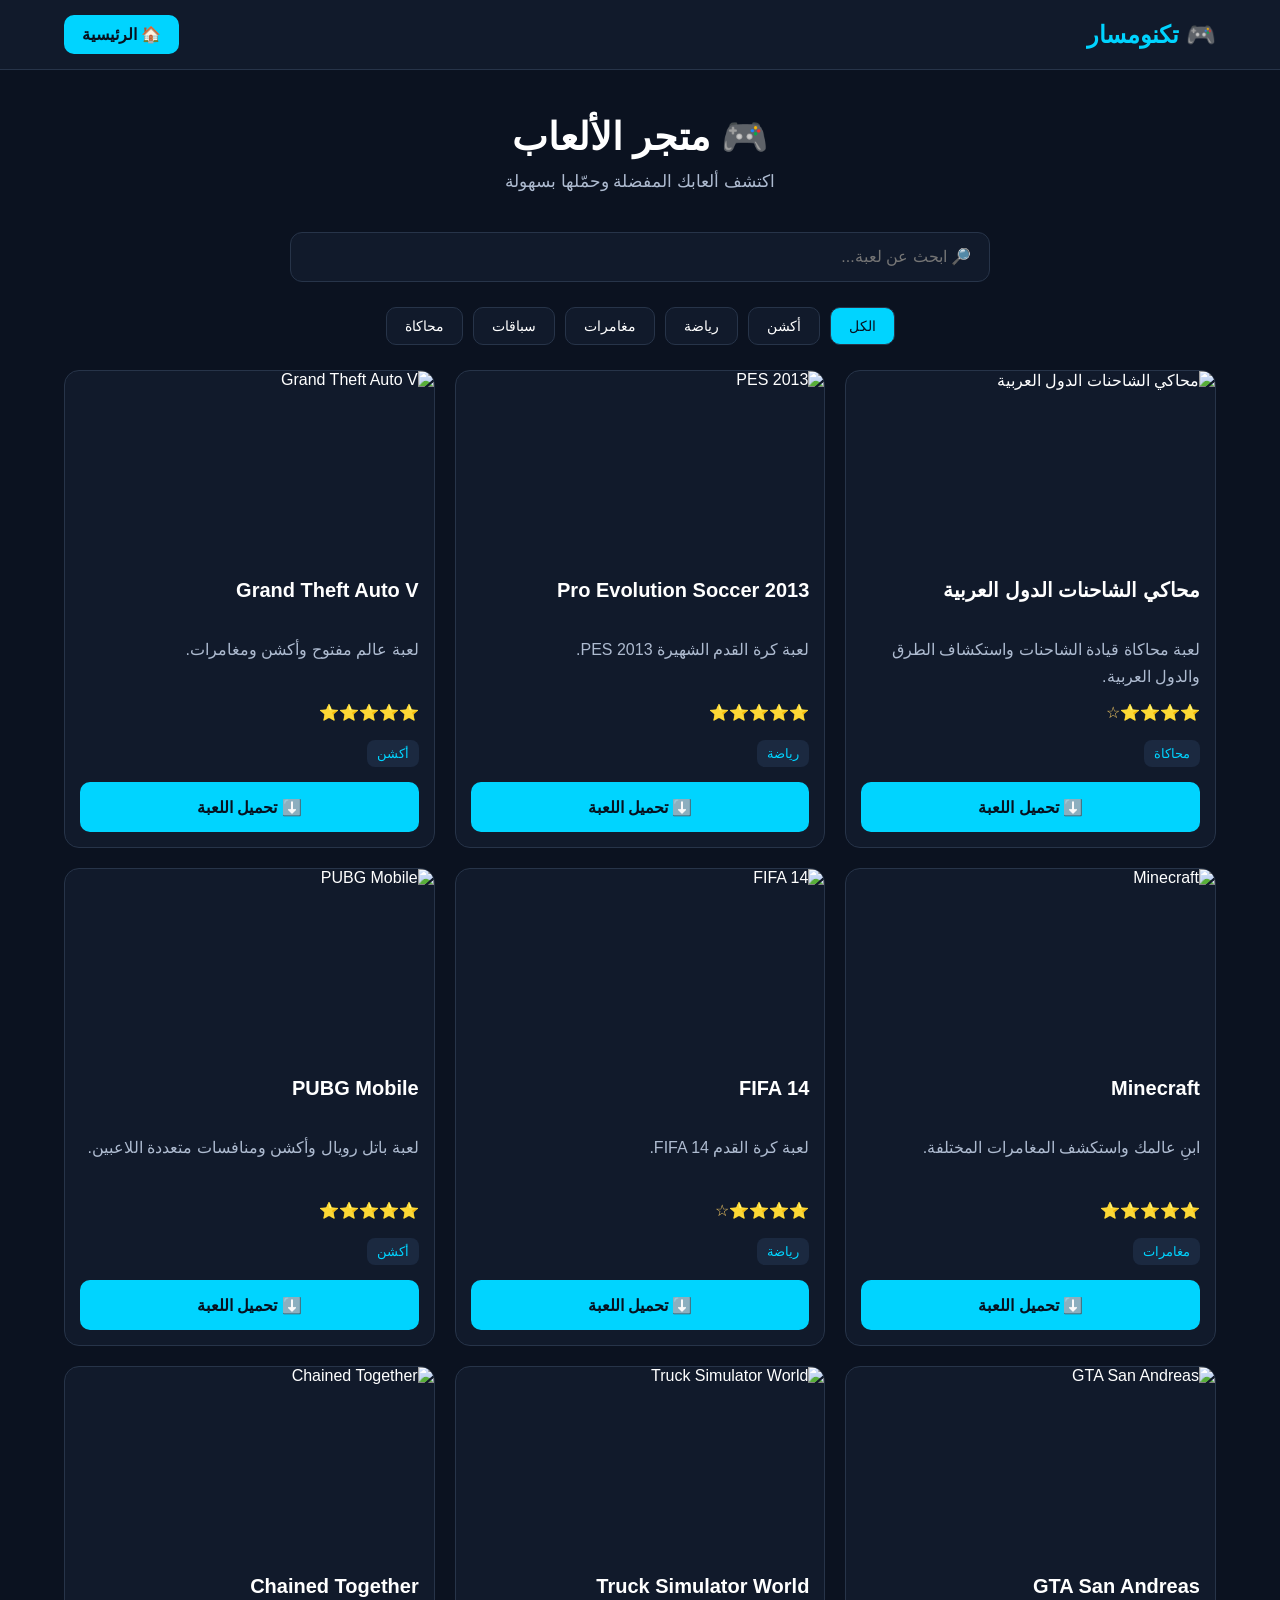
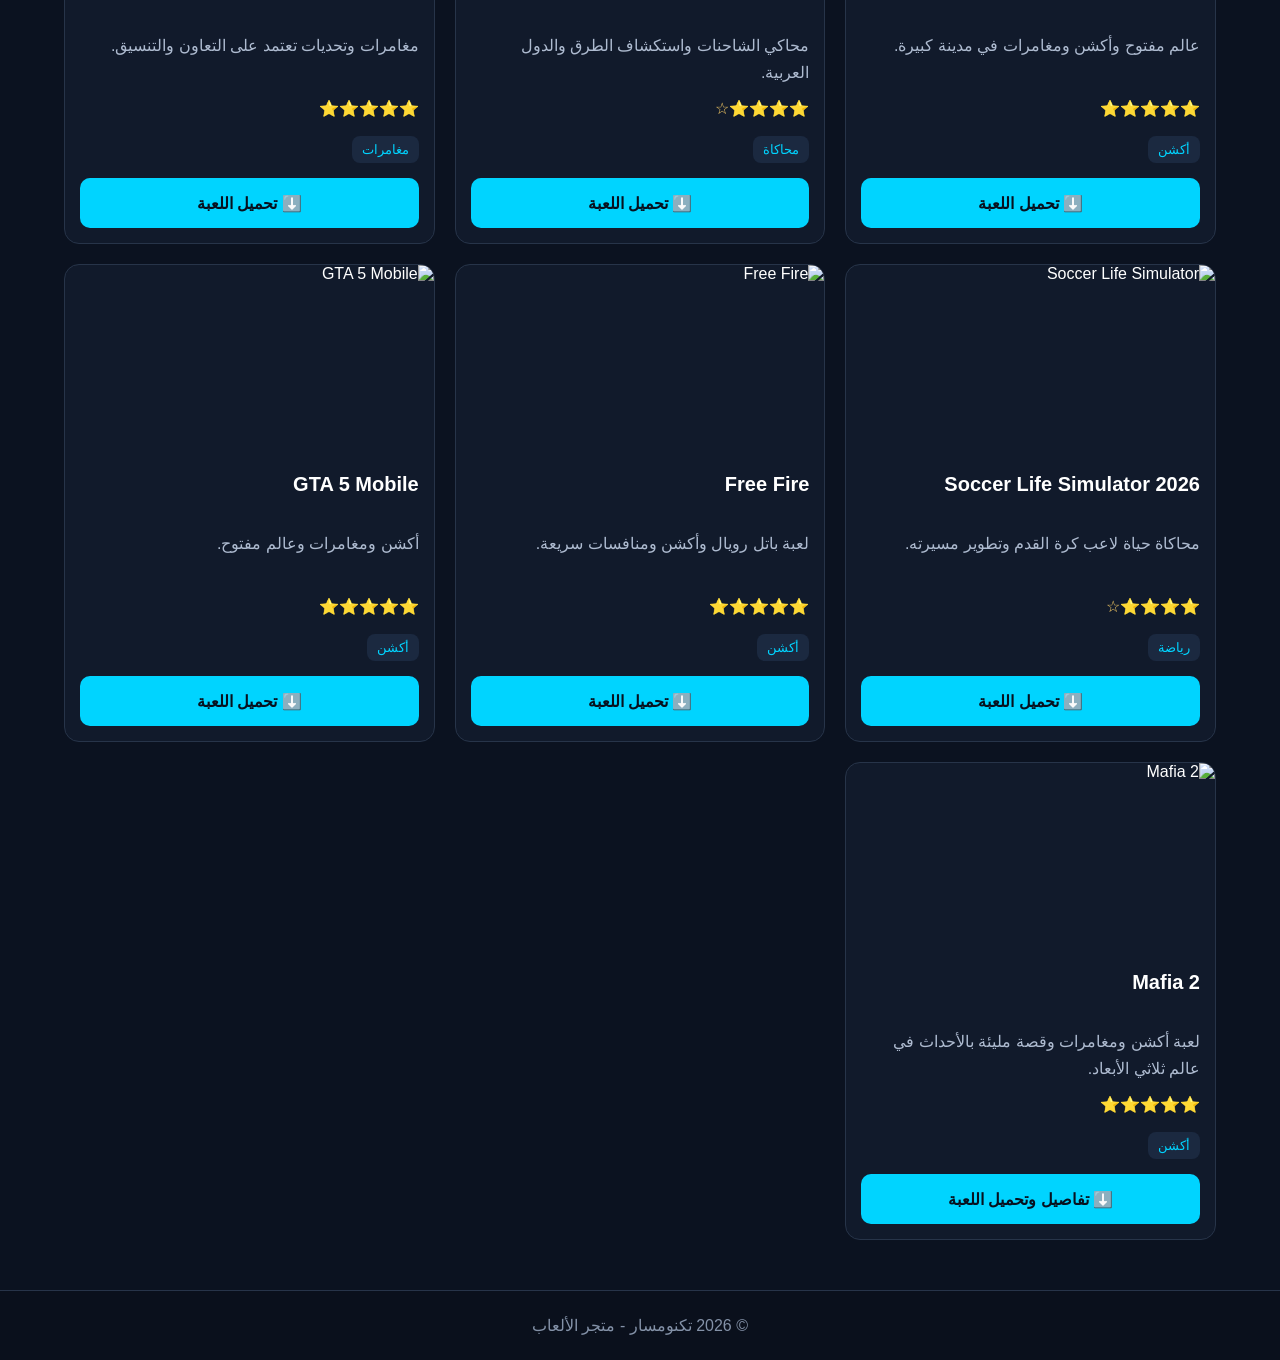
==== commit 7af7d24d: "Update games.html" ====
--- a/games/games.html
+++ b/games/games.html
@@ -1,11 +1,8 @@
-<!DOCTYPE html>
-<html lang="ar" dir="rtl">
+<!DOCTYPE html><html lang="ar" dir="rtl">
 <head>
   <meta charset="UTF-8">
   <meta name="viewport" content="width=device-width, initial-scale=1.0">
-  <title>تكنومسار | الألعاب</title>
-
-  <style>
+  <title>تكنومسار | الألعاب</title>  <style>
     * {
       box-sizing: border-box;
       margin: 0;
@@ -249,499 +246,469 @@
         height: 210px;
       }
     }
-  </style>
-</head>
-
-<body>
-
-  <!-- الهيدر -->
-  <header>
-    <div class="logo">🎮 تكنومسار</div>
-
-    <a href="../index.html" class="home-btn">
-      🏠 الرئيسية
-    </a>
-  </header>
-
-
-  <!-- العنوان -->
-  <section class="hero">
+  </style></head><body>  <header>
+    <div class="logo">🎮 تكنومسار</div><a href="../index.html" class="home-btn">
+  🏠 الرئيسية
+</a>
+
+  </header>  <section class="hero">
     <h1>🎮 متجر الألعاب</h1>
     <p>اكتشف ألعابك المفضلة وحمّلها بسهولة</p>
-  </section>
-
-
-  <!-- البحث -->
-  <div class="search-box">
+  </section>  <div class="search-box">
     <input
       type="text"
       id="searchInput"
       placeholder="🔎 ابحث عن لعبة..."
       oninput="applyFilters()"
     >
-  </div>
-
-
-  <!-- التصنيفات -->
-  <div class="categories">
-
-    <button
-      class="category-btn active"
-      onclick="setCategory('all', this)">
-      الكل
-    </button>
-
-    <button
-      class="category-btn"
-      onclick="setCategory('action', this)">
-      أكشن
-    </button>
-
-    <button
-      class="category-btn"
-      onclick="setCategory('sports', this)">
-      رياضة
-    </button>
-
-    <button
-      class="category-btn"
-      onclick="setCategory('adventure', this)">
-      مغامرات
-    </button>
-
-    <button
-      class="category-btn"
-      onclick="setCategory('racing', this)">
-      سباقات
-    </button>
-
-    <button
-      class="category-btn"
-      onclick="setCategory('simulation', this)">
-      محاكاة
-    </button>
-
-  </div>
-
-
-  <!-- الألعاب -->
-  <main class="games-grid" id="gamesGrid">
-
-
-    <!-- 1 - محاكي الشاحنات -->
-    <article class="game-card" data-category="simulation">
-
-      <img
-        class="game-image"
-        src="https://raw.githubusercontent.com/Mohamed-tool-grafix/technomasar/main/images.jpeg"
-        alt="محاكي الشاحنات الدول العربية"
-      >
-
-      <div class="game-info">
-
-        <h3>محاكي الشاحنات الدول العربية</h3>
-
-        <p>
-          لعبة محاكاة قيادة الشاحنات واستكشاف الطرق والدول العربية.
-        </p>
-
-        <div class="rating">⭐⭐⭐⭐☆</div>
-
-        <span class="game-category">محاكاة</span>
-
-        <a
-          class="download-btn"
-          href="https://c.go4techno.com/abokreeem-833"
-          target="_blank"
-          rel="noopener">
-          ⬇️ تحميل اللعبة
-        </a>
-
-      </div>
-    </article>
-
-
-    <!-- 2 - PES 2013 -->
-    <article class="game-card" data-category="sports">
-
-      <img
-        class="game-image"
-        src="https://raw.githubusercontent.com/Mohamed-tool-grafix/technomasar/main/file_00000000a93c820aba7a6e700e553412.png"
-        alt="PES 2013"
-      >
-
-      <div class="game-info">
-
-        <h3>Pro Evolution Soccer 2013</h3>
-
-        <p>
-          لعبة كرة القدم الشهيرة PES 2013.
-        </p>
-
-        <div class="rating">⭐⭐⭐⭐⭐</div>
-
-        <span class="game-category">رياضة</span>
-
-        <a
-          class="download-btn"
-          href="https://youssefsayed2003.blogspot.com/2025/03/2013.html"
-          target="_blank"
-          rel="noopener">
-          ⬇️ تحميل اللعبة
-        </a>
-
-      </div>
-    </article>
-
-
-    <!-- 3 - GTA V -->
-    <article class="game-card" data-category="action">
-
-      <img
-        class="game-image"
-        src="https://cdn.cloudflare.steamstatic.com/steam/apps/271590/header.jpg"
-        alt="Grand Theft Auto V"
-      >
-
-      <div class="game-info">
-
-        <h3>Grand Theft Auto V</h3>
-
-        <p>
-          لعبة عالم مفتوح وأكشن ومغامرات.
-        </p>
-
-        <div class="rating">⭐⭐⭐⭐⭐</div>
-
-        <span class="game-category">أكشن</span>
-
-        <a
-          class="download-btn"
-          href="https://uptogames.net/download-grand-theft-auto-v-free/"
-          target="_blank"
-          rel="noopener">
-          ⬇️ تحميل اللعبة
-        </a>
-
-      </div>
-    </article>
-
-
-    <!-- 4 - Minecraft -->
-    <article class="game-card" data-category="adventure">
-
-      <img
-        class="game-image"
-        src="https://cdn.cloudflare.steamstatic.com/steam/apps/1672970/header.jpg"
-        alt="Minecraft"
-      >
-
-      <div class="game-info">
-
-        <h3>Minecraft</h3>
-
-        <p>
-          ابنِ عالمك واستكشف المغامرات المختلفة.
-        </p>
-
-        <div class="rating">⭐⭐⭐⭐⭐</div>
-
-        <span class="game-category">مغامرات</span>
-
-        <a
-          class="download-btn"
-          href="https://www.mediafire.com/file/vjxqehwjsnyp3mo/MCPE-Patched-1.21.100.apk/file"
-          target="_blank"
-          rel="noopener">
-          ⬇️ تحميل اللعبة
-        </a>
-
-      </div>
-    </article>
-
-
-    <!-- 5 - FIFA 14 -->
-    <article class="game-card" data-category="sports">
-
-      <img
-        class="game-image"
-        src="https://raw.githubusercontent.com/Mohamed-tool-grafix/technomasar/main/images%20(1).jpeg"
-        alt="FIFA 14"
-      >
-
-      <div class="game-info">
-
-        <h3>FIFA 14</h3>
-
-        <p>
-          لعبة كرة القدم FIFA 14.
-        </p>
-
-        <div class="rating">⭐⭐⭐⭐☆</div>
-
-        <span class="game-category">رياضة</span>
-
-        <a
-          class="download-btn"
-          href="https://uptogames.net/download-fifa-14-for-pc/"
-          target="_blank"
-          rel="noopener">
-          ⬇️ تحميل اللعبة
-        </a>
-
-      </div>
-    </article>
-
-
-    <!-- 6 - PUBG Mobile -->
-    <article class="game-card" data-category="action">
-
-      <img
-        class="game-image"
-        src="https://cdn.cloudflare.steamstatic.com/steam/apps/578080/header.jpg"
-        alt="PUBG Mobile"
-      >
-
-      <div class="game-info">
-
-        <h3>PUBG Mobile</h3>
-
-        <p>
-          لعبة باتل رويال وأكشن ومنافسات متعددة اللاعبين.
-        </p>
-
-        <div class="rating">⭐⭐⭐⭐⭐</div>
-
-        <span class="game-category">أكشن</span>
-
-        <a
-          class="download-btn"
-          href="https://go4techno.com/pubg-mobile/"
-          target="_blank"
-          rel="noopener">
-          ⬇️ تحميل اللعبة
-        </a>
-
-      </div>
-    </article>
-
-
-    <!-- 7 - GTA San Andreas -->
-    <article class="game-card" data-category="action">
-
-      <img
-        class="game-image"
-        src="https://upload.wikimedia.org/wikipedia/en/c/c4/GTASABOX.jpg"
-        alt="GTA San Andreas"
-      >
-
-      <div class="game-info">
-
-        <h3>GTA San Andreas</h3>
-
-        <p>
-          عالم مفتوح وأكشن ومغامرات في مدينة كبيرة.
-        </p>
-
-        <div class="rating">⭐⭐⭐⭐⭐</div>
-
-        <span class="game-category">أكشن</span>
-
-        <a
-          class="download-btn"
-          href="https://go4techno.com/%D9%84%D8%B9%D8%A8%D8%A9-gta-san-andreas-%D9%85%D9%87%D9%83%D8%B1%D8%A9/"
-          target="_blank"
-          rel="noopener">
-          ⬇️ تحميل اللعبة
-        </a>
-
-      </div>
-    </article>
-
-
-    <!-- 8 - Truck Simulator World -->
-    <article class="game-card" data-category="simulation">
-
-      <img
-        class="game-image"
-        src="https://raw.githubusercontent.com/Mohamed-tool-grafix/technomasar/main/images.jpeg"
-        alt="Truck Simulator World"
-      >
-
-      <div class="game-info">
-
-        <h3>Truck Simulator World</h3>
-
-        <p>
-          محاكي الشاحنات واستكشاف الطرق والدول العربية.
-        </p>
-
-        <div class="rating">⭐⭐⭐⭐☆</div>
-
-        <span class="game-category">محاكاة</span>
-
-        <a
-          class="download-btn"
-          href="https://go4techno.com/%D8%AA%D8%AD%D9%85%D9%8A%D9%84-%D9%85%D8%AD%D8%A7%D9%83%D9%8A-%D8%A7%D9%84%D8%B4%D8%A7%D8%AD%D9%86%D8%A7%D8%AA-%D8%A7%D9%84%D8%AF%D9%88%D9%84-%D8%A7%D9%84%D8%B9%D8%B1%D8%A8%D9%8A%D8%A9-truck-simulator/"
-          target="_blank"
-          rel="noopener">
-          ⬇️ تحميل اللعبة
-        </a>
-
-      </div>
-    </article>
-
-
-    <!-- 9 - Chained Together -->
-    <article class="game-card" data-category="adventure">
-
-      <img
-        class="game-image"
-        src="https://shared.cloudflare.steamstatic.com/store_item_assets/steam/apps/2567870/header.jpg"
-        alt="Chained Together"
-      >
-
-      <div class="game-info">
-
-        <h3>Chained Together</h3>
-
-        <p>
-          مغامرات وتحديات تعتمد على التعاون والتنسيق.
-        </p>
-
-        <div class="rating">⭐⭐⭐⭐⭐</div>
-
-        <span class="game-category">مغامرات</span>
-
-        <a
-          class="download-btn"
-          href="https://go4techno.com/%D8%AA%D8%AD%D9%85%D9%8A%D9%84-chained-together-%D9%84%D9%84%D8%A3%D9%86%D8%AF%D8%B1%D9%88%D9%8A%D8%AF/"
-          target="_blank"
-          rel="noopener">
-          ⬇️ تحميل اللعبة
-        </a>
-
-      </div>
-    </article>
-
-
-    <!-- 10 - Soccer Life Simulator -->
-    <article class="game-card" data-category="sports">
-
-      <img
-        class="game-image"
-        src="https://shared.cloudflare.steamstatic.com/store_item_assets/steam/apps/1911700/header.jpg"
-        alt="Soccer Life Simulator"
-      >
-
-      <div class="game-info">
-
-        <h3>Soccer Life Simulator 2026</h3>
-
-        <p>
-          محاكاة حياة لاعب كرة القدم وتطوير مسيرته.
-        </p>
-
-        <div class="rating">⭐⭐⭐⭐☆</div>
-
-        <span class="game-category">رياضة</span>
-
-        <a
-          class="download-btn"
-          href="https://go4techno.com/soccer-life-simulator/"
-          target="_blank"
-          rel="noopener">
-          ⬇️ تحميل اللعبة
-        </a>
-
-      </div>
-    </article>
-
-
-    <!-- 11 - Free Fire -->
-    <article class="game-card" data-category="action">
-
-      <img
-        class="game-image"
-        src="https://raw.githubusercontent.com/Mohamed-tool-grafix/technomasar/main/freefire.jpg"
-        alt="Free Fire"
-      >
-
-      <div class="game-info">
-
-        <h3>Free Fire</h3>
-
-        <p>
-          لعبة باتل رويال وأكشن ومنافسات سريعة.
-        </p>
-
-        <div class="rating">⭐⭐⭐⭐⭐</div>
-
-        <span class="game-category">أكشن</span>
-
-        <a
-          class="download-btn"
-          href="https://go4techno.com/garena-free-fire"
-          target="_blank"
-          rel="noopener">
-          ⬇️ تحميل اللعبة
-        </a>
-
-      </div>
-    </article>
-
-
-    <!-- 12 - GTA 5 Mobile -->
-    <article class="game-card" data-category="action">
-
-      <img
-        class="game-image"
-        src="https://cdn.cloudflare.steamstatic.com/steam/apps/271590/header.jpg"
-        alt="GTA 5 Mobile"
-      >
-
-      <div class="game-info">
-
-        <h3>GTA 5 Mobile</h3>
-
-        <p>
-          أكشن ومغامرات وعالم مفتوح.
-        </p>
-
-        <div class="rating">⭐⭐⭐⭐⭐</div>
-
-        <span class="game-category">أكشن</span>
-
-        <a
-          class="download-btn"
-          href="https://go4techno.com/%D8%AA%D8%AD%D9%85%D9%8A%D9%84-%D9%84%D8%B9%D8%A8%D8%A9-gta-5-mobile/"
-          target="_blank"
-          rel="noopener">
-          ⬇️ تحميل اللعبة
-        </a>
-
-      </div>
-    </article>
-
-
-    <!-- لا توجد نتائج -->
-    <div class="no-results" id="noResults">
-      لا توجد ألعاب مطابقة للبحث.
-    </div>
-
-  </main>
-
-
-  <!-- الفوتر -->
-  <footer>
+  </div>  <div class="categories"><button class="category-btn active" onclick="setCategory('all', this)">
+  الكل
+</button>
+
+<button class="category-btn" onclick="setCategory('action', this)">
+  أكشن
+</button>
+
+<button class="category-btn" onclick="setCategory('sports', this)">
+  رياضة
+</button>
+
+<button class="category-btn" onclick="setCategory('adventure', this)">
+  مغامرات
+</button>
+
+<button class="category-btn" onclick="setCategory('racing', this)">
+  سباقات
+</button>
+
+<button class="category-btn" onclick="setCategory('simulation', this)">
+  محاكاة
+</button>
+
+  </div>  <main class="games-grid" id="gamesGrid"><!-- 1 - محاكي الشاحنات -->
+<article class="game-card" data-category="simulation">
+
+  <img
+    class="game-image"
+    src="https://raw.githubusercontent.com/Mohamed-tool-grafix/technomasar/main/images.jpeg"
+    alt="محاكي الشاحنات الدول العربية">
+
+  <div class="game-info">
+
+    <h3>محاكي الشاحنات الدول العربية</h3>
+
+    <p>
+      لعبة محاكاة قيادة الشاحنات واستكشاف الطرق والدول العربية.
+    </p>
+
+    <div class="rating">⭐⭐⭐⭐☆</div>
+
+    <span class="game-category">محاكاة</span>
+
+    <a
+      class="download-btn"
+      href="https://c.go4techno.com/abokreeem-833"
+      target="_blank"
+      rel="noopener">
+      ⬇️ تحميل اللعبة
+    </a>
+
+  </div>
+</article>
+
+
+<!-- 2 - PES 2013 -->
+<article class="game-card" data-category="sports">
+
+  <img
+    class="game-image"
+    src="https://raw.githubusercontent.com/Mohamed-tool-grafix/technomasar/main/file_00000000a93c820aba7a6e700e553412.png"
+    alt="PES 2013">
+
+  <div class="game-info">
+
+    <h3>Pro Evolution Soccer 2013</h3>
+
+    <p>
+      لعبة كرة القدم الشهيرة PES 2013.
+    </p>
+
+    <div class="rating">⭐⭐⭐⭐⭐</div>
+
+    <span class="game-category">رياضة</span>
+
+    <a
+      class="download-btn"
+      href="https://youssefsayed2003.blogspot.com/2025/03/2013.html"
+      target="_blank"
+      rel="noopener">
+      ⬇️ تحميل اللعبة
+    </a>
+
+  </div>
+</article>
+
+
+<!-- 3 - GTA V -->
+<article class="game-card" data-category="action">
+
+  <img
+    class="game-image"
+    src="https://cdn.cloudflare.steamstatic.com/steam/apps/271590/header.jpg"
+    alt="Grand Theft Auto V">
+
+  <div class="game-info">
+
+    <h3>Grand Theft Auto V</h3>
+
+    <p>
+      لعبة عالم مفتوح وأكشن ومغامرات.
+    </p>
+
+    <div class="rating">⭐⭐⭐⭐⭐</div>
+
+    <span class="game-category">أكشن</span>
+
+    <a
+      class="download-btn"
+      href="https://uptogames.net/download-grand-theft-auto-v-free/"
+      target="_blank"
+      rel="noopener">
+      ⬇️ تحميل اللعبة
+    </a>
+
+  </div>
+</article>
+
+
+<!-- 4 - Minecraft -->
+<article class="game-card" data-category="adventure">
+
+  <img
+    class="game-image"
+    src="https://cdn.cloudflare.steamstatic.com/steam/apps/1672970/header.jpg"
+    alt="Minecraft">
+
+  <div class="game-info">
+
+    <h3>Minecraft</h3>
+
+    <p>
+      ابنِ عالمك واستكشف المغامرات المختلفة.
+    </p>
+
+    <div class="rating">⭐⭐⭐⭐⭐</div>
+
+    <span class="game-category">مغامرات</span>
+
+    <a
+      class="download-btn"
+      href="https://www.mediafire.com/file/vjxqehwjsnyp3mo/MCPE-Patched-1.21.100.apk/file"
+      target="_blank"
+      rel="noopener">
+      ⬇️ تحميل اللعبة
+    </a>
+
+  </div>
+</article>
+
+
+<!-- 5 - FIFA 14 -->
+<article class="game-card" data-category="sports">
+
+  <img
+    class="game-image"
+    src="https://raw.githubusercontent.com/Mohamed-tool-grafix/technomasar/main/images%20(1).jpeg"
+    alt="FIFA 14">
+
+  <div class="game-info">
+
+    <h3>FIFA 14</h3>
+
+    <p>
+      لعبة كرة القدم FIFA 14.
+    </p>
+
+    <div class="rating">⭐⭐⭐⭐☆</div>
+
+    <span class="game-category">رياضة</span>
+
+    <a
+      class="download-btn"
+      href="https://uptogames.net/download-fifa-14-for-pc/"
+      target="_blank"
+      rel="noopener">
+      ⬇️ تحميل اللعبة
+    </a>
+
+  </div>
+</article>
+
+
+<!-- 6 - PUBG Mobile -->
+<article class="game-card" data-category="action">
+
+  <img
+    class="game-image"
+    src="https://cdn.cloudflare.steamstatic.com/steam/apps/578080/header.jpg"
+    alt="PUBG Mobile">
+
+  <div class="game-info">
+
+    <h3>PUBG Mobile</h3>
+
+    <p>
+      لعبة باتل رويال وأكشن ومنافسات متعددة اللاعبين.
+    </p>
+
+    <div class="rating">⭐⭐⭐⭐⭐</div>
+
+    <span class="game-category">أكشن</span>
+
+    <a
+      class="download-btn"
+      href="https://go4techno.com/pubg-mobile/"
+      target="_blank"
+      rel="noopener">
+      ⬇️ تحميل اللعبة
+    </a>
+
+  </div>
+</article>
+
+
+<!-- 7 - GTA San Andreas -->
+<article class="game-card" data-category="action">
+
+  <img
+    class="game-image"
+    src="https://upload.wikimedia.org/wikipedia/en/c/c4/GTASABOX.jpg"
+    alt="GTA San Andreas">
+
+  <div class="game-info">
+
+    <h3>GTA San Andreas</h3>
+
+    <p>
+      عالم مفتوح وأكشن ومغامرات في مدينة كبيرة.
+    </p>
+
+    <div class="rating">⭐⭐⭐⭐⭐</div>
+
+    <span class="game-category">أكشن</span>
+
+    <a
+      class="download-btn"
+      href="https://go4techno.com/%D9%84%D8%B9%D8%A8%D8%A9-gta-san-andreas-%D9%85%D9%87%D9%83%D8%B1%D8%A9/"
+      target="_blank"
+      rel="noopener">
+      ⬇️ تحميل اللعبة
+    </a>
+
+  </div>
+</article>
+
+
+<!-- 8 - Truck Simulator World -->
+<article class="game-card" data-category="simulation">
+
+  <img
+    class="game-image"
+    src="https://raw.githubusercontent.com/Mohamed-tool-grafix/technomasar/main/images.jpeg"
+    alt="Truck Simulator World">
+
+  <div class="game-info">
+
+    <h3>Truck Simulator World</h3>
+
+    <p>
+      محاكي الشاحنات واستكشاف الطرق والدول العربية.
+    </p>
+
+    <div class="rating">⭐⭐⭐⭐☆</div>
+
+    <span class="game-category">محاكاة</span>
+
+    <a
+      class="download-btn"
+      href="https://go4techno.com/%D8%AA%D8%AD%D9%85%D9%8A%D9%84-%D9%85%D8%AD%D8%A7%D9%83%D9%8A-%D8%A7%D9%84%D8%B4%D8%A7%D8%AD%D9%86%D8%A7%D8%AA-%D8%A7%D9%84%D8%AF%D9%88%D9%84-%D8%A7%D9%84%D8%B9%D8%B1%D8%A8%D9%8A%D8%A9-truck-simulator/"
+      target="_blank"
+      rel="noopener">
+      ⬇️ تحميل اللعبة
+    </a>
+
+  </div>
+</article>
+
+
+<!-- 9 - Chained Together -->
+<article class="game-card" data-category="adventure">
+
+  <img
+    class="game-image"
+    src="https://shared.cloudflare.steamstatic.com/store_item_assets/steam/apps/2567870/header.jpg"
+    alt="Chained Together">
+
+  <div class="game-info">
+
+    <h3>Chained Together</h3>
+
+    <p>
+      مغامرات وتحديات تعتمد على التعاون والتنسيق.
+    </p>
+
+    <div class="rating">⭐⭐⭐⭐⭐</div>
+
+    <span class="game-category">مغامرات</span>
+
+    <a
+      class="download-btn"
+      href="https://go4techno.com/%D8%AA%D8%AD%D9%85%D9%8A%D9%84-chained-together-%D9%84%D9%84%D8%A3%D9%86%D8%AF%D8%B1%D9%88%D9%8A%D8%AF/"
+      target="_blank"
+      rel="noopener">
+      ⬇️ تحميل اللعبة
+    </a>
+
+  </div>
+</article>
+
+
+<!-- 10 - Soccer Life Simulator -->
+<article class="game-card" data-category="sports">
+
+  <img
+    class="game-image"
+    src="https://shared.cloudflare.steamstatic.com/store_item_assets/steam/apps/1911700/header.jpg"
+    alt="Soccer Life Simulator">
+
+  <div class="game-info">
+
+    <h3>Soccer Life Simulator 2026</h3>
+
+    <p>
+      محاكاة حياة لاعب كرة القدم وتطوير مسيرته.
+    </p>
+
+    <div class="rating">⭐⭐⭐⭐☆</div>
+
+    <span class="game-category">رياضة</span>
+
+    <a
+      class="download-btn"
+      href="https://go4techno.com/soccer-life-simulator/"
+      target="_blank"
+      rel="noopener">
+      ⬇️ تحميل اللعبة
+    </a>
+
+  </div>
+</article>
+
+
+<!-- 11 - Free Fire -->
+<article class="game-card" data-category="action">
+
+  <img
+    class="game-image"
+    src="https://raw.githubusercontent.com/Mohamed-tool-grafix/technomasar/main/freefire.jpg"
+    alt="Free Fire">
+
+  <div class="game-info">
+
+    <h3>Free Fire</h3>
+
+    <p>
+      لعبة باتل رويال وأكشن ومنافسات سريعة.
+    </p>
+
+    <div class="rating">⭐⭐⭐⭐⭐</div>
+
+    <span class="game-category">أكشن</span>
+
+    <a
+      class="download-btn"
+      href="https://go4techno.com/garena-free-fire"
+      target="_blank"
+      rel="noopener">
+      ⬇️ تحميل اللعبة
+    </a>
+
+  </div>
+</article>
+
+
+<!-- 12 - GTA 5 Mobile -->
+<article class="game-card" data-category="action">
+
+  <img
+    class="game-image"
+    src="https://cdn.cloudflare.steamstatic.com/steam/apps/271590/header.jpg"
+    alt="GTA 5 Mobile">
+
+  <div class="game-info">
+
+    <h3>GTA 5 Mobile</h3>
+
+    <p>
+      أكشن ومغامرات وعالم مفتوح.
+    </p>
+
+    <div class="rating">⭐⭐⭐⭐⭐</div>
+
+    <span class="game-category">أكشن</span>
+
+    <a
+      class="download-btn"
+      href="https://go4techno.com/%D8%AA%D8%AD%D9%85%D9%8A%D9%84-%D9%84%D8%B9%D8%A8%D8%A9-gta-5-mobile/"
+      target="_blank"
+      rel="noopener">
+      ⬇️ تحميل اللعبة
+    </a>
+
+  </div>
+</article>
+
+
+<!-- 13 - Mafia 2 -->
+<article class="game-card" data-category="action">
+
+  <img
+    class="game-image"
+    src="mafia2.jpg"
+    alt="Mafia 2">
+
+  <div class="game-info">
+
+    <h3>Mafia 2</h3>
+
+    <p>
+      لعبة أكشن ومغامرات وقصة مليئة بالأحداث في عالم ثلاثي الأبعاد.
+    </p>
+
+    <div class="rating">⭐⭐⭐⭐⭐</div>
+
+    <span class="game-category">أكشن</span>
+
+    <!-- صفحة Mafia 2 الخاصة بتكنومسار -->
+    <a
+      class="download-btn"
+      href="mafia-2.html">
+      ⬇️ تفاصيل وتحميل اللعبة
+    </a>
+
+  </div>
+</article>
+
+
+<div class="no-results" id="noResults">
+  لا توجد ألعاب مطابقة للبحث.
+</div>
+
+  </main>  <footer>
     © 2026 تكنومسار - متجر الألعاب
-  </footer>
-
-
-  <script>
+  </footer>  <script>
 
     let currentCategory = "all";
-
 
     function setCategory(category, button) {
 
@@ -764,13 +731,10 @@
         .toLowerCase()
         .trim();
 
-
       const cards =
         document.querySelectorAll(".game-card");
 
-
       let visibleCount = 0;
-
 
       cards.forEach(function(card) {
 
@@ -779,20 +743,16 @@
           .textContent
           .toLowerCase();
 
-
         const category =
           card.dataset.category;
 
-
         const matchesSearch =
           title.includes(searchValue);
-
 
         const matchesCategory =
           currentCategory === "all" ||
           category === currentCategory;
 
-
         if (matchesSearch && matchesCategory) {
 
           card.style.display = "flex";
@@ -806,7 +766,6 @@
         }
 
       });
-
 
       document.getElementById("noResults").style.display =
         visibleCount === 0 ? "block" : "none";
@@ -814,12 +773,8 @@
 
 
     document.addEventListener("DOMContentLoaded", function() {
-
       applyFilters();
-
     });
 
-  </script>
-
-</body>
+  </script></body>
 </html>
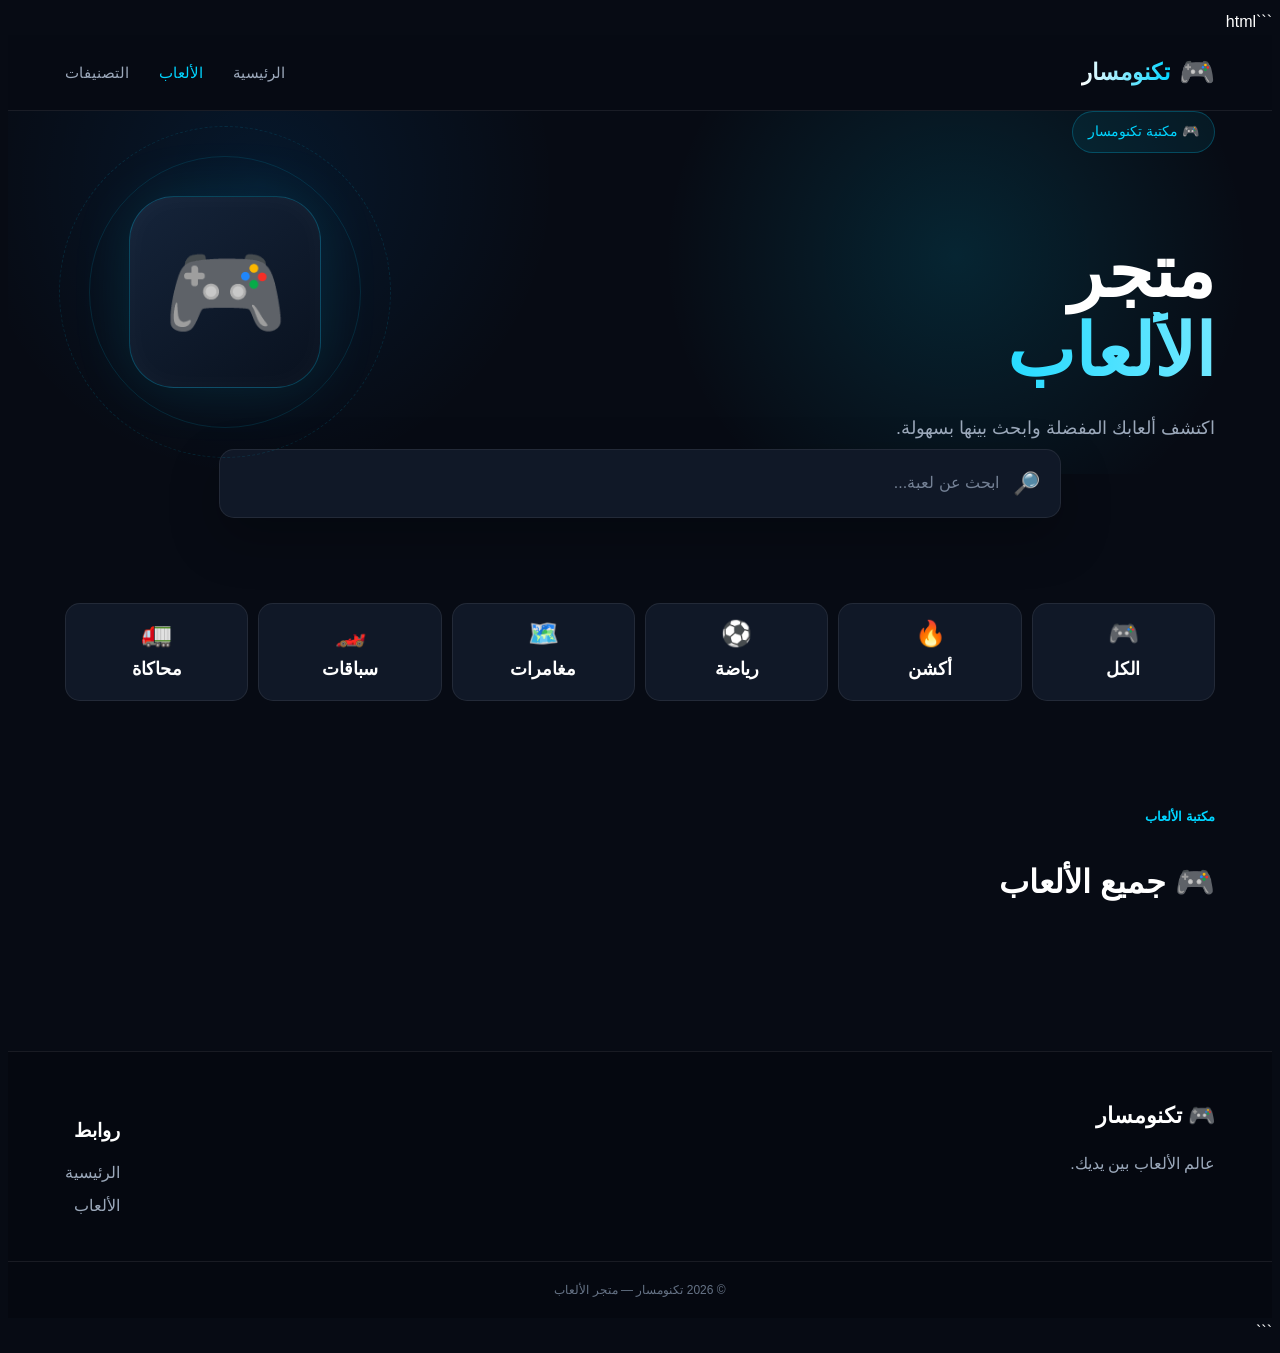
==== commit f8b9d098: "Update games.html" ====
--- a/games/games.html
+++ b/games/games.html
@@ -1,780 +1,304 @@
-<!DOCTYPE html><html lang="ar" dir="rtl">
+```html
+<!DOCTYPE html>
+<html lang="ar" dir="rtl">
+
 <head>
-  <meta charset="UTF-8">
-  <meta name="viewport" content="width=device-width, initial-scale=1.0">
-  <title>تكنومسار | الألعاب</title>  <style>
-    * {
-      box-sizing: border-box;
-      margin: 0;
-      padding: 0;
-    }
-
-    body {
-      font-family: Arial, Tahoma, sans-serif;
-      background: #0b1220;
-      color: #fff;
-      min-height: 100vh;
-    }
-
-    a {
-      text-decoration: none;
-      color: inherit;
-    }
-
-    header {
-      background: #111a2b;
-      border-bottom: 1px solid #273449;
-      padding: 15px 5%;
-      display: flex;
-      justify-content: space-between;
-      align-items: center;
-      gap: 15px;
-      position: sticky;
-      top: 0;
-      z-index: 100;
-    }
-
-    .logo {
-      font-size: 24px;
-      font-weight: bold;
-      color: #00d4ff;
-    }
-
-    .home-btn {
-      background: #00d4ff;
-      color: #07111f;
-      padding: 10px 18px;
-      border-radius: 10px;
-      font-weight: bold;
-    }
-
-    .hero {
-      text-align: center;
-      padding: 45px 20px 30px;
-    }
-
-    .hero h1 {
-      font-size: 38px;
-      margin-bottom: 12px;
-    }
-
-    .hero p {
-      color: #aebbd0;
-      font-size: 17px;
-    }
-
-    .search-box {
-      width: 90%;
-      max-width: 700px;
-      margin: 10px auto 25px;
-    }
-
-    .search-box input {
-      width: 100%;
-      padding: 15px 18px;
-      border-radius: 12px;
-      border: 1px solid #273449;
-      background: #111a2b;
-      color: white;
-      font-size: 16px;
-      outline: none;
-    }
-
-    .search-box input:focus {
-      border-color: #00d4ff;
-    }
-
-    .categories {
-      display: flex;
-      justify-content: center;
-      flex-wrap: wrap;
-      gap: 10px;
-      padding: 0 15px 25px;
-    }
-
-    .category-btn {
-      border: 1px solid #273449;
-      background: #111a2b;
-      color: white;
-      padding: 10px 18px;
-      border-radius: 10px;
-      cursor: pointer;
-      font-size: 14px;
-    }
-
-    .category-btn.active,
-    .category-btn:hover {
-      background: #00d4ff;
-      color: #07111f;
-    }
-
-    .games-grid {
-      width: 90%;
-      max-width: 1200px;
-      margin: auto;
-      display: grid;
-      grid-template-columns: repeat(3, 1fr);
-      gap: 20px;
-      align-items: stretch;
-      padding-bottom: 50px;
-    }
-
-    .game-card {
-      background: #111a2b;
-      border: 1px solid #273449;
-      border-radius: 15px;
-      overflow: hidden;
-      display: flex;
-      flex-direction: column;
-      height: 100%;
-      transition: 0.2s;
-    }
-
-    .game-card:hover {
-      border-color: #00d4ff;
-      transform: translateY(-3px);
-    }
-
-    .game-image {
-      width: 100%;
-      height: 190px;
-      object-fit: cover;
-      display: block;
-      flex-shrink: 0;
-    }
-
-    .game-info {
-      padding: 15px;
-      flex: 1;
-      display: flex;
-      flex-direction: column;
-    }
-
-    .game-info h3 {
-      font-size: 20px;
-      margin-bottom: 10px;
-      min-height: 50px;
-      line-height: 1.4;
-    }
-
-    .game-info p {
-      color: #aebbd0;
-      line-height: 1.7;
-      margin-bottom: 12px;
-      min-height: 55px;
-    }
-
-    .rating {
-      color: #ffd166;
-      margin-bottom: 12px;
-      min-height: 25px;
-    }
-
-    .game-category {
-      display: inline-block;
-      width: fit-content;
-      background: #1b2940;
-      color: #00d4ff;
-      padding: 6px 10px;
-      border-radius: 8px;
-      font-size: 13px;
-      margin-bottom: 15px;
-    }
-
-    .download-btn {
-      margin-top: auto;
-      width: 100%;
-      height: 50px;
-      min-height: 50px;
-      display: flex;
-      align-items: center;
-      justify-content: center;
-      text-align: center;
-      background: #00d4ff;
-      color: #07111f;
-      padding: 0;
-      border-radius: 10px;
-      font-weight: bold;
-      flex-shrink: 0;
-    }
-
-    .download-btn:hover {
-      background: #00aacc;
-    }
-
-    .no-results {
-      display: none;
-      text-align: center;
-      color: #aebbd0;
-      padding: 40px;
-      grid-column: 1 / -1;
-    }
-
-    footer {
-      border-top: 1px solid #273449;
-      text-align: center;
-      padding: 25px;
-      color: #8492a8;
-      background: #0a101c;
-    }
-
-    @media (max-width: 900px) {
-      .games-grid {
-        grid-template-columns: repeat(2, 1fr);
-      }
-    }
-
-    @media (max-width: 600px) {
-      header {
-        padding: 12px 15px;
-      }
-
-      .logo {
-        font-size: 20px;
-      }
-
-      .hero h1 {
-        font-size: 30px;
-      }
-
-      .games-grid {
-        grid-template-columns: 1fr;
-        width: 92%;
-      }
-
-      .game-image {
-        height: 210px;
-      }
-    }
-  </style></head><body>  <header>
-    <div class="logo">🎮 تكنومسار</div><a href="../index.html" class="home-btn">
-  🏠 الرئيسية
-</a>
-
-  </header>  <section class="hero">
-    <h1>🎮 متجر الألعاب</h1>
-    <p>اكتشف ألعابك المفضلة وحمّلها بسهولة</p>
-  </section>  <div class="search-box">
-    <input
-      type="text"
-      id="searchInput"
-      placeholder="🔎 ابحث عن لعبة..."
-      oninput="applyFilters()"
-    >
-  </div>  <div class="categories"><button class="category-btn active" onclick="setCategory('all', this)">
-  الكل
-</button>
-
-<button class="category-btn" onclick="setCategory('action', this)">
-  أكشن
-</button>
-
-<button class="category-btn" onclick="setCategory('sports', this)">
-  رياضة
-</button>
-
-<button class="category-btn" onclick="setCategory('adventure', this)">
-  مغامرات
-</button>
-
-<button class="category-btn" onclick="setCategory('racing', this)">
-  سباقات
-</button>
-
-<button class="category-btn" onclick="setCategory('simulation', this)">
-  محاكاة
-</button>
-
-  </div>  <main class="games-grid" id="gamesGrid"><!-- 1 - محاكي الشاحنات -->
-<article class="game-card" data-category="simulation">
-
-  <img
-    class="game-image"
-    src="https://raw.githubusercontent.com/Mohamed-tool-grafix/technomasar/main/images.jpeg"
-    alt="محاكي الشاحنات الدول العربية">
-
-  <div class="game-info">
-
-    <h3>محاكي الشاحنات الدول العربية</h3>
-
-    <p>
-      لعبة محاكاة قيادة الشاحنات واستكشاف الطرق والدول العربية.
-    </p>
-
-    <div class="rating">⭐⭐⭐⭐☆</div>
-
-    <span class="game-category">محاكاة</span>
-
-    <a
-      class="download-btn"
-      href="https://c.go4techno.com/abokreeem-833"
-      target="_blank"
-      rel="noopener">
-      ⬇️ تحميل اللعبة
-    </a>
-
-  </div>
-</article>
-
-
-<!-- 2 - PES 2013 -->
-<article class="game-card" data-category="sports">
-
-  <img
-    class="game-image"
-    src="https://raw.githubusercontent.com/Mohamed-tool-grafix/technomasar/main/file_00000000a93c820aba7a6e700e553412.png"
-    alt="PES 2013">
-
-  <div class="game-info">
-
-    <h3>Pro Evolution Soccer 2013</h3>
-
-    <p>
-      لعبة كرة القدم الشهيرة PES 2013.
-    </p>
-
-    <div class="rating">⭐⭐⭐⭐⭐</div>
-
-    <span class="game-category">رياضة</span>
-
-    <a
-      class="download-btn"
-      href="https://youssefsayed2003.blogspot.com/2025/03/2013.html"
-      target="_blank"
-      rel="noopener">
-      ⬇️ تحميل اللعبة
-    </a>
-
-  </div>
-</article>
-
-
-<!-- 3 - GTA V -->
-<article class="game-card" data-category="action">
-
-  <img
-    class="game-image"
-    src="https://cdn.cloudflare.steamstatic.com/steam/apps/271590/header.jpg"
-    alt="Grand Theft Auto V">
-
-  <div class="game-info">
-
-    <h3>Grand Theft Auto V</h3>
-
-    <p>
-      لعبة عالم مفتوح وأكشن ومغامرات.
-    </p>
-
-    <div class="rating">⭐⭐⭐⭐⭐</div>
-
-    <span class="game-category">أكشن</span>
-
-    <a
-      class="download-btn"
-      href="https://uptogames.net/download-grand-theft-auto-v-free/"
-      target="_blank"
-      rel="noopener">
-      ⬇️ تحميل اللعبة
-    </a>
-
-  </div>
-</article>
-
-
-<!-- 4 - Minecraft -->
-<article class="game-card" data-category="adventure">
-
-  <img
-    class="game-image"
-    src="https://cdn.cloudflare.steamstatic.com/steam/apps/1672970/header.jpg"
-    alt="Minecraft">
-
-  <div class="game-info">
-
-    <h3>Minecraft</h3>
-
-    <p>
-      ابنِ عالمك واستكشف المغامرات المختلفة.
-    </p>
-
-    <div class="rating">⭐⭐⭐⭐⭐</div>
-
-    <span class="game-category">مغامرات</span>
-
-    <a
-      class="download-btn"
-      href="https://www.mediafire.com/file/vjxqehwjsnyp3mo/MCPE-Patched-1.21.100.apk/file"
-      target="_blank"
-      rel="noopener">
-      ⬇️ تحميل اللعبة
-    </a>
-
-  </div>
-</article>
-
-
-<!-- 5 - FIFA 14 -->
-<article class="game-card" data-category="sports">
-
-  <img
-    class="game-image"
-    src="https://raw.githubusercontent.com/Mohamed-tool-grafix/technomasar/main/images%20(1).jpeg"
-    alt="FIFA 14">
-
-  <div class="game-info">
-
-    <h3>FIFA 14</h3>
-
-    <p>
-      لعبة كرة القدم FIFA 14.
-    </p>
-
-    <div class="rating">⭐⭐⭐⭐☆</div>
-
-    <span class="game-category">رياضة</span>
-
-    <a
-      class="download-btn"
-      href="https://uptogames.net/download-fifa-14-for-pc/"
-      target="_blank"
-      rel="noopener">
-      ⬇️ تحميل اللعبة
-    </a>
-
-  </div>
-</article>
-
-
-<!-- 6 - PUBG Mobile -->
-<article class="game-card" data-category="action">
-
-  <img
-    class="game-image"
-    src="https://cdn.cloudflare.steamstatic.com/steam/apps/578080/header.jpg"
-    alt="PUBG Mobile">
-
-  <div class="game-info">
-
-    <h3>PUBG Mobile</h3>
-
-    <p>
-      لعبة باتل رويال وأكشن ومنافسات متعددة اللاعبين.
-    </p>
-
-    <div class="rating">⭐⭐⭐⭐⭐</div>
-
-    <span class="game-category">أكشن</span>
-
-    <a
-      class="download-btn"
-      href="https://go4techno.com/pubg-mobile/"
-      target="_blank"
-      rel="noopener">
-      ⬇️ تحميل اللعبة
-    </a>
-
-  </div>
-</article>
-
-
-<!-- 7 - GTA San Andreas -->
-<article class="game-card" data-category="action">
-
-  <img
-    class="game-image"
-    src="https://upload.wikimedia.org/wikipedia/en/c/c4/GTASABOX.jpg"
-    alt="GTA San Andreas">
-
-  <div class="game-info">
-
-    <h3>GTA San Andreas</h3>
-
-    <p>
-      عالم مفتوح وأكشن ومغامرات في مدينة كبيرة.
-    </p>
-
-    <div class="rating">⭐⭐⭐⭐⭐</div>
-
-    <span class="game-category">أكشن</span>
-
-    <a
-      class="download-btn"
-      href="https://go4techno.com/%D9%84%D8%B9%D8%A8%D8%A9-gta-san-andreas-%D9%85%D9%87%D9%83%D8%B1%D8%A9/"
-      target="_blank"
-      rel="noopener">
-      ⬇️ تحميل اللعبة
-    </a>
-
-  </div>
-</article>
-
-
-<!-- 8 - Truck Simulator World -->
-<article class="game-card" data-category="simulation">
-
-  <img
-    class="game-image"
-    src="https://raw.githubusercontent.com/Mohamed-tool-grafix/technomasar/main/images.jpeg"
-    alt="Truck Simulator World">
-
-  <div class="game-info">
-
-    <h3>Truck Simulator World</h3>
-
-    <p>
-      محاكي الشاحنات واستكشاف الطرق والدول العربية.
-    </p>
-
-    <div class="rating">⭐⭐⭐⭐☆</div>
-
-    <span class="game-category">محاكاة</span>
-
-    <a
-      class="download-btn"
-      href="https://go4techno.com/%D8%AA%D8%AD%D9%85%D9%8A%D9%84-%D9%85%D8%AD%D8%A7%D9%83%D9%8A-%D8%A7%D9%84%D8%B4%D8%A7%D8%AD%D9%86%D8%A7%D8%AA-%D8%A7%D9%84%D8%AF%D9%88%D9%84-%D8%A7%D9%84%D8%B9%D8%B1%D8%A8%D9%8A%D8%A9-truck-simulator/"
-      target="_blank"
-      rel="noopener">
-      ⬇️ تحميل اللعبة
-    </a>
-
-  </div>
-</article>
-
-
-<!-- 9 - Chained Together -->
-<article class="game-card" data-category="adventure">
-
-  <img
-    class="game-image"
-    src="https://shared.cloudflare.steamstatic.com/store_item_assets/steam/apps/2567870/header.jpg"
-    alt="Chained Together">
-
-  <div class="game-info">
-
-    <h3>Chained Together</h3>
-
-    <p>
-      مغامرات وتحديات تعتمد على التعاون والتنسيق.
-    </p>
-
-    <div class="rating">⭐⭐⭐⭐⭐</div>
-
-    <span class="game-category">مغامرات</span>
-
-    <a
-      class="download-btn"
-      href="https://go4techno.com/%D8%AA%D8%AD%D9%85%D9%8A%D9%84-chained-together-%D9%84%D9%84%D8%A3%D9%86%D8%AF%D8%B1%D9%88%D9%8A%D8%AF/"
-      target="_blank"
-      rel="noopener">
-      ⬇️ تحميل اللعبة
-    </a>
-
-  </div>
-</article>
-
-
-<!-- 10 - Soccer Life Simulator -->
-<article class="game-card" data-category="sports">
-
-  <img
-    class="game-image"
-    src="https://shared.cloudflare.steamstatic.com/store_item_assets/steam/apps/1911700/header.jpg"
-    alt="Soccer Life Simulator">
-
-  <div class="game-info">
-
-    <h3>Soccer Life Simulator 2026</h3>
-
-    <p>
-      محاكاة حياة لاعب كرة القدم وتطوير مسيرته.
-    </p>
-
-    <div class="rating">⭐⭐⭐⭐☆</div>
-
-    <span class="game-category">رياضة</span>
-
-    <a
-      class="download-btn"
-      href="https://go4techno.com/soccer-life-simulator/"
-      target="_blank"
-      rel="noopener">
-      ⬇️ تحميل اللعبة
-    </a>
-
-  </div>
-</article>
-
-
-<!-- 11 - Free Fire -->
-<article class="game-card" data-category="action">
-
-  <img
-    class="game-image"
-    src="https://raw.githubusercontent.com/Mohamed-tool-grafix/technomasar/main/freefire.jpg"
-    alt="Free Fire">
-
-  <div class="game-info">
-
-    <h3>Free Fire</h3>
-
-    <p>
-      لعبة باتل رويال وأكشن ومنافسات سريعة.
-    </p>
-
-    <div class="rating">⭐⭐⭐⭐⭐</div>
-
-    <span class="game-category">أكشن</span>
-
-    <a
-      class="download-btn"
-      href="https://go4techno.com/garena-free-fire"
-      target="_blank"
-      rel="noopener">
-      ⬇️ تحميل اللعبة
-    </a>
-
-  </div>
-</article>
-
-
-<!-- 12 - GTA 5 Mobile -->
-<article class="game-card" data-category="action">
-
-  <img
-    class="game-image"
-    src="https://cdn.cloudflare.steamstatic.com/steam/apps/271590/header.jpg"
-    alt="GTA 5 Mobile">
-
-  <div class="game-info">
-
-    <h3>GTA 5 Mobile</h3>
-
-    <p>
-      أكشن ومغامرات وعالم مفتوح.
-    </p>
-
-    <div class="rating">⭐⭐⭐⭐⭐</div>
-
-    <span class="game-category">أكشن</span>
-
-    <a
-      class="download-btn"
-      href="https://go4techno.com/%D8%AA%D8%AD%D9%85%D9%8A%D9%84-%D9%84%D8%B9%D8%A8%D8%A9-gta-5-mobile/"
-      target="_blank"
-      rel="noopener">
-      ⬇️ تحميل اللعبة
-    </a>
-
-  </div>
-</article>
-
-
-<!-- 13 - Mafia 2 -->
-<article class="game-card" data-category="action">
-
-  <img
-    class="game-image"
-    src="mafia2.jpg"
-    alt="Mafia 2">
-
-  <div class="game-info">
-
-    <h3>Mafia 2</h3>
-
-    <p>
-      لعبة أكشن ومغامرات وقصة مليئة بالأحداث في عالم ثلاثي الأبعاد.
-    </p>
-
-    <div class="rating">⭐⭐⭐⭐⭐</div>
-
-    <span class="game-category">أكشن</span>
-
-    <!-- صفحة Mafia 2 الخاصة بتكنومسار -->
-    <a
-      class="download-btn"
-      href="mafia-2.html">
-      ⬇️ تفاصيل وتحميل اللعبة
-    </a>
-
-  </div>
-</article>
-
-
-<div class="no-results" id="noResults">
-  لا توجد ألعاب مطابقة للبحث.
-</div>
-
-  </main>  <footer>
-    © 2026 تكنومسار - متجر الألعاب
-  </footer>  <script>
-
-    let currentCategory = "all";
-
-    function setCategory(category, button) {
-
-      currentCategory = category;
-
-      document.querySelectorAll(".category-btn").forEach(function(btn) {
-        btn.classList.remove("active");
-      });
-
-      button.classList.add("active");
-
-      applyFilters();
-    }
-
-
-    function applyFilters() {
-
-      const searchValue =
-        document.getElementById("searchInput").value
-        .toLowerCase()
-        .trim();
-
-      const cards =
-        document.querySelectorAll(".game-card");
-
-      let visibleCount = 0;
-
-      cards.forEach(function(card) {
-
-        const title =
-          card.querySelector("h3")
-          .textContent
-          .toLowerCase();
-
-        const category =
-          card.dataset.category;
-
-        const matchesSearch =
-          title.includes(searchValue);
-
-        const matchesCategory =
-          currentCategory === "all" ||
-          category === currentCategory;
-
-        if (matchesSearch && matchesCategory) {
-
-          card.style.display = "flex";
-
-          visibleCount++;
-
-        } else {
-
-          card.style.display = "none";
-
-        }
-
-      });
-
-      document.getElementById("noResults").style.display =
-        visibleCount === 0 ? "block" : "none";
-    }
-
-
-    document.addEventListener("DOMContentLoaded", function() {
-      applyFilters();
-    });
-
-  </script></body>
+    <meta charset="UTF-8">
+    <meta name="viewport" content="width=device-width, initial-scale=1.0">
+
+    <title>تكنومسار | الألعاب</title>
+
+    <meta name="description"
+          content="تصفح ألعاب تكنومسار وابحث عن لعبتك المفضلة بسهولة">
+
+    <link rel="stylesheet" href="../style.css">
+</head>
+
+<body>
+
+<header class="header">
+
+    <div class="container nav">
+
+        <a href="../index.html" class="logo">
+            <span class="logo-icon">🎮</span>
+            <span>تكنومسار</span>
+        </a>
+
+        <nav class="menu">
+
+            <a href="../index.html">
+                الرئيسية
+            </a>
+
+            <a href="games.html" class="active">
+                الألعاب
+            </a>
+
+            <a href="#categories">
+                التصنيفات
+            </a>
+
+        </nav>
+
+        <button class="menu-btn" id="menuBtn">
+            ☰
+        </button>
+
+    </div>
+
+</header>
+
+
+<main>
+
+    <!-- HERO -->
+
+    <section class="hero" style="min-height:360px;">
+
+        <div class="container hero-content">
+
+            <div class="hero-text">
+
+                <div class="badge">
+                    🎮 مكتبة تكنومسار
+                </div>
+
+                <h1>
+                    متجر
+                    <span>الألعاب</span>
+                </h1>
+
+                <p>
+                    اكتشف ألعابك المفضلة وابحث بينها بسهولة.
+                </p>
+
+            </div>
+
+            <div class="hero-game">
+
+                <div class="game-orbit orbit-1"></div>
+                <div class="game-orbit orbit-2"></div>
+
+                <div class="controller">
+                    🎮
+                </div>
+
+            </div>
+
+        </div>
+
+    </section>
+
+
+    <!-- SEARCH -->
+
+    <section class="search-section">
+
+        <div class="container">
+
+            <div class="search-box">
+
+                <span>🔎</span>
+
+                <input
+                    type="search"
+                    id="gameSearch"
+                    placeholder="ابحث عن لعبة..."
+                    autocomplete="off"
+                >
+
+            </div>
+
+        </div>
+
+    </section>
+
+
+    <!-- FILTERS -->
+
+    <section class="section" style="padding-bottom:20px;">
+
+        <div class="container">
+
+            <div
+                id="gameFilters"
+                class="categories-grid"
+                style="
+                    grid-template-columns:repeat(6,1fr);
+                    gap:10px;
+                "
+            >
+
+                <button
+                    class="category-card filter-btn active-filter"
+                    data-category="all"
+                    style="min-height:90px;padding:15px;"
+                >
+                    <span style="font-size:25px;">🎮</span>
+                    <strong>الكل</strong>
+                </button>
+
+                <button
+                    class="category-card filter-btn"
+                    data-category="action"
+                    style="min-height:90px;padding:15px;"
+                >
+                    <span style="font-size:25px;">🔥</span>
+                    <strong>أكشن</strong>
+                </button>
+
+                <button
+                    class="category-card filter-btn"
+                    data-category="sports"
+                    style="min-height:90px;padding:15px;"
+                >
+                    <span style="font-size:25px;">⚽</span>
+                    <strong>رياضة</strong>
+                </button>
+
+                <button
+                    class="category-card filter-btn"
+                    data-category="adventure"
+                    style="min-height:90px;padding:15px;"
+                >
+                    <span style="font-size:25px;">🗺️</span>
+                    <strong>مغامرات</strong>
+                </button>
+
+                <button
+                    class="category-card filter-btn"
+                    data-category="racing"
+                    style="min-height:90px;padding:15px;"
+                >
+                    <span style="font-size:25px;">🏎️</span>
+                    <strong>سباقات</strong>
+                </button>
+
+                <button
+                    class="category-card filter-btn"
+                    data-category="simulation"
+                    style="min-height:90px;padding:15px;"
+                >
+                    <span style="font-size:25px;">🚛</span>
+                    <strong>محاكاة</strong>
+                </button>
+
+            </div>
+
+        </div>
+
+    </section>
+
+
+    <!-- GAMES -->
+
+    <section class="section">
+
+        <div class="container">
+
+            <div class="section-title">
+
+                <div>
+
+                    <span class="small-title">
+                        مكتبة الألعاب
+                    </span>
+
+                    <h2>
+                        🎮 جميع الألعاب
+                    </h2>
+
+                </div>
+
+                <span
+                    id="gameCount"
+                    style="color:#9ba8ba;"
+                ></span>
+
+            </div>
+
+
+            <div
+                id="gamesGrid"
+                class="games-grid"
+            ></div>
+
+
+            <div
+                id="noGames"
+                style="
+                    display:none;
+                    text-align:center;
+                    padding:60px 20px;
+                    color:#9ba8ba;
+                "
+            >
+
+                <div style="font-size:55px;">
+                    🔎
+                </div>
+
+                <h3>
+                    لا توجد ألعاب مطابقة
+                </h3>
+
+                <p>
+                    جرّب كلمة بحث مختلفة أو اختر تصنيفًا آخر.
+                </p>
+
+            </div>
+
+        </div>
+
+    </section>
+
+</main>
+
+
+<footer class="footer">
+
+    <div class="container footer-content">
+
+        <div>
+
+            <div class="footer-logo">
+                🎮 تكنومسار
+            </div>
+
+            <p>
+                عالم الألعاب بين يديك.
+            </p>
+
+        </div>
+
+        <div>
+
+            <h3>
+                روابط
+            </h3>
+
+            <a href="../index.html">
+                الرئيسية
+            </a>
+
+            <a href="games.html">
+                الألعاب
+            </a>
+
+        </div>
+
+    </div>
+
+    <div class="copyright">
+        © 2026 تكنومسار — متجر الألعاب
+    </div>
+
+</footer>
+
+
+<script src="games.js"></script>
+
+</body>
 </html>
+```
--- a/style.css
+++ b/style.css
@@ -0,0 +1,840 @@
+```css
+* {
+    margin: 0;
+    padding: 0;
+    box-sizing: border-box;
+}
+
+:root {
+    --bg: #070b14;
+    --bg2: #0c1220;
+    --card: #101827;
+    --card2: #141e30;
+    --text: #ffffff;
+    --muted: #9ba8ba;
+    --blue: #00d4ff;
+    --blue2: #008cff;
+    --border: rgba(255,255,255,0.08);
+}
+
+html {
+    scroll-behavior: smooth;
+}
+
+body {
+    font-family: Arial, Tahoma, sans-serif;
+    background: var(--bg);
+    color: var(--text);
+    line-height: 1.7;
+}
+
+a {
+    color: inherit;
+    text-decoration: none;
+}
+
+button,
+input {
+    font-family: inherit;
+}
+
+.container {
+    width: min(1150px, 92%);
+    margin: auto;
+}
+
+
+/* ================= HEADER ================= */
+
+.header {
+    position: sticky;
+    top: 0;
+    z-index: 1000;
+
+    background: rgba(7, 11, 20, 0.88);
+    backdrop-filter: blur(15px);
+
+    border-bottom: 1px solid var(--border);
+}
+
+.nav {
+    min-height: 75px;
+
+    display: flex;
+    align-items: center;
+    justify-content: space-between;
+}
+
+.logo {
+    display: flex;
+    align-items: center;
+    gap: 9px;
+
+    font-size: 23px;
+    font-weight: 900;
+}
+
+.logo-icon {
+    font-size: 29px;
+}
+
+.logo span:last-child {
+    background: linear-gradient(
+        90deg,
+        #ffffff,
+        var(--blue)
+    );
+
+    -webkit-background-clip: text;
+    -webkit-text-fill-color: transparent;
+}
+
+.menu {
+    display: flex;
+    align-items: center;
+    gap: 30px;
+}
+
+.menu a {
+    color: var(--muted);
+    font-size: 15px;
+    transition: 0.25s;
+}
+
+.menu a:hover,
+.menu a.active {
+    color: var(--blue);
+}
+
+.menu-btn {
+    display: none;
+
+    background: transparent;
+    border: 0;
+
+    color: white;
+    font-size: 27px;
+
+    cursor: pointer;
+}
+
+
+/* ================= HERO ================= */
+
+.hero {
+    min-height: 570px;
+
+    display: flex;
+    align-items: center;
+
+    background:
+        radial-gradient(
+            circle at 75% 40%,
+            rgba(0, 212, 255, 0.13),
+            transparent 30%
+        ),
+        radial-gradient(
+            circle at 20% 20%,
+            rgba(0, 140, 255, 0.10),
+            transparent 28%
+        );
+}
+
+.hero-content {
+    display: flex;
+    align-items: center;
+    justify-content: space-between;
+    gap: 60px;
+}
+
+.hero-text {
+    max-width: 650px;
+}
+
+.badge {
+    display: inline-block;
+
+    padding: 8px 15px;
+    margin-bottom: 20px;
+
+    border: 1px solid rgba(0,212,255,0.25);
+    border-radius: 50px;
+
+    background: rgba(0,212,255,0.07);
+
+    color: var(--blue);
+    font-size: 14px;
+}
+
+.hero h1 {
+    font-size: clamp(42px, 6vw, 72px);
+    line-height: 1.1;
+
+    margin-bottom: 22px;
+}
+
+.hero h1 span {
+    display: block;
+
+    background: linear-gradient(
+        90deg,
+        var(--blue),
+        #6fe7ff
+    );
+
+    -webkit-background-clip: text;
+    -webkit-text-fill-color: transparent;
+}
+
+.hero p {
+    max-width: 560px;
+
+    color: var(--muted);
+    font-size: 18px;
+
+    margin-bottom: 30px;
+}
+
+.hero-buttons {
+    display: flex;
+    gap: 12px;
+    flex-wrap: wrap;
+}
+
+.primary-btn,
+.secondary-btn {
+    display: inline-flex;
+    align-items: center;
+    justify-content: center;
+
+    padding: 13px 23px;
+
+    border-radius: 10px;
+
+    font-weight: bold;
+
+    transition: 0.25s;
+}
+
+.primary-btn {
+    background: linear-gradient(
+        135deg,
+        var(--blue),
+        var(--blue2)
+    );
+
+    color: #001018;
+}
+
+.primary-btn:hover {
+    transform: translateY(-3px);
+    box-shadow: 0 10px 30px rgba(0,212,255,0.22);
+}
+
+.secondary-btn {
+    border: 1px solid var(--border);
+    background: var(--card);
+
+    color: white;
+}
+
+.secondary-btn:hover {
+    border-color: var(--blue);
+    color: var(--blue);
+}
+
+
+/* ================= HERO CONTROLLER ================= */
+
+.hero-game {
+    width: 320px;
+    height: 320px;
+
+    position: relative;
+
+    display: grid;
+    place-items: center;
+}
+
+.controller {
+    width: 190px;
+    height: 190px;
+
+    display: grid;
+    place-items: center;
+
+    border-radius: 45px;
+
+    font-size: 100px;
+
+    background: linear-gradient(
+        145deg,
+        #15243a,
+        #09111e
+    );
+
+    border: 1px solid rgba(0,212,255,0.25);
+
+    box-shadow:
+        0 0 60px rgba(0,212,255,0.12),
+        inset 0 0 30px rgba(255,255,255,0.03);
+
+    animation: float 4s ease-in-out infinite;
+}
+
+.game-orbit {
+    position: absolute;
+
+    border: 1px solid rgba(0,212,255,0.12);
+
+    border-radius: 50%;
+}
+
+.orbit-1 {
+    width: 270px;
+    height: 270px;
+}
+
+.orbit-2 {
+    width: 330px;
+    height: 330px;
+
+    border-style: dashed;
+
+    animation: spin 15s linear infinite;
+}
+
+@keyframes float {
+    0%, 100% {
+        transform: translateY(0);
+    }
+
+    50% {
+        transform: translateY(-15px);
+    }
+}
+
+@keyframes spin {
+    from {
+        transform: rotate(0);
+    }
+
+    to {
+        transform: rotate(360deg);
+    }
+}
+
+
+/* ================= SEARCH ================= */
+
+.search-section {
+    margin-top: -25px;
+}
+
+.search-box {
+    max-width: 800px;
+    margin: auto;
+
+    display: flex;
+    align-items: center;
+    gap: 12px;
+
+    padding: 15px 20px;
+
+    background: var(--card);
+
+    border: 1px solid var(--border);
+    border-radius: 15px;
+
+    box-shadow: 0 20px 50px rgba(0,0,0,0.25);
+}
+
+.search-box span {
+    font-size: 22px;
+}
+
+.search-box input {
+    width: 100%;
+
+    background: transparent;
+    border: 0;
+    outline: none;
+
+    color: white;
+
+    font-size: 16px;
+}
+
+.search-box input::placeholder {
+    color: #748195;
+}
+
+.search-results {
+    max-width: 800px;
+    margin: 8px auto 0;
+}
+
+
+/* ================= SECTIONS ================= */
+
+.section {
+    padding: 85px 0;
+}
+
+.section-title {
+    display: flex;
+    align-items: end;
+    justify-content: space-between;
+
+    margin-bottom: 30px;
+}
+
+.section-title.center {
+    justify-content: center;
+    text-align: center;
+}
+
+.section-title h2 {
+    font-size: 32px;
+}
+
+.section-title > a {
+    color: var(--blue);
+}
+
+.small-title {
+    display: block;
+
+    color: var(--blue);
+
+    font-size: 13px;
+    font-weight: bold;
+
+    margin-bottom: 5px;
+}
+
+
+/* ================= GAME GRID ================= */
+
+.games-grid {
+    display: grid;
+
+    grid-template-columns:
+        repeat(3, minmax(0, 1fr));
+
+    gap: 20px;
+}
+
+.game-card {
+    overflow: hidden;
+
+    background: var(--card);
+
+    border: 1px solid var(--border);
+    border-radius: 15px;
+
+    transition: 0.3s;
+}
+
+.game-card:hover {
+    transform: translateY(-7px);
+
+    border-color: rgba(0,212,255,0.35);
+
+    box-shadow:
+        0 20px 45px rgba(0,0,0,0.25);
+}
+
+.game-image {
+    height: 190px;
+
+    background:
+        linear-gradient(
+            135deg,
+            #101c2e,
+            #08101c
+        );
+
+    display: grid;
+    place-items: center;
+
+    overflow: hidden;
+}
+
+.game-image img {
+    width: 100%;
+    height: 100%;
+
+    object-fit: cover;
+
+    transition: 0.4s;
+}
+
+.game-card:hover .game-image img {
+    transform: scale(1.06);
+}
+
+.game-placeholder {
+    font-size: 55px;
+}
+
+.game-info {
+    padding: 18px;
+}
+
+.game-info h3 {
+    margin-bottom: 7px;
+}
+
+.game-description {
+    color: var(--muted);
+
+    font-size: 13px;
+
+    min-height: 45px;
+}
+
+.game-meta {
+    display: flex;
+    justify-content: space-between;
+
+    margin: 13px 0;
+
+    color: var(--muted);
+
+    font-size: 12px;
+}
+
+.rating {
+    color: #ffd45a;
+}
+
+.game-btn {
+    display: block;
+
+    width: 100%;
+
+    padding: 10px;
+
+    text-align: center;
+
+    border-radius: 8px;
+
+    background: rgba(0,212,255,0.08);
+
+    color: var(--blue);
+
+    font-weight: bold;
+
+    transition: 0.25s;
+}
+
+.game-btn:hover {
+    background: var(--blue);
+    color: #001018;
+}
+
+
+/* ================= CATEGORIES ================= */
+
+.categories-section {
+    background: var(--bg2);
+}
+
+.categories-grid {
+    display: grid;
+
+    grid-template-columns:
+        repeat(4, 1fr);
+
+    gap: 15px;
+}
+
+.category-card {
+    min-height: 170px;
+
+    padding: 25px;
+
+    background: var(--card);
+
+    border: 1px solid var(--border);
+    border-radius: 15px;
+
+    color: white;
+
+    cursor: pointer;
+
+    text-align: center;
+
+    transition: 0.3s;
+}
+
+.category-card span {
+    display: block;
+
+    font-size: 45px;
+
+    margin-bottom: 10px;
+}
+
+.category-card strong {
+    display: block;
+
+    font-size: 18px;
+
+    margin-bottom: 5px;
+}
+
+.category-card small {
+    color: var(--muted);
+}
+
+.category-card:hover {
+    transform: translateY(-5px);
+
+    border-color: var(--blue);
+
+    background: var(--card2);
+}
+
+
+/* ================= ABOUT ================= */
+
+.about-section {
+    padding: 80px 0;
+}
+
+.about-content {
+    display: flex;
+    align-items: center;
+    gap: 25px;
+
+    padding: 35px;
+
+    background: linear-gradient(
+        135deg,
+        var(--card),
+        var(--bg2)
+    );
+
+    border: 1px solid var(--border);
+    border-radius: 18px;
+}
+
+.about-icon {
+    width: 90px;
+    height: 90px;
+
+    flex-shrink: 0;
+
+    display: grid;
+    place-items: center;
+
+    border-radius: 20px;
+
+    background: rgba(0,212,255,0.08);
+
+    font-size: 45px;
+}
+
+.about-content h2 {
+    font-size: 30px;
+
+    margin-bottom: 8px;
+}
+
+.about-content p {
+    color: var(--muted);
+}
+
+
+/* ================= FOOTER ================= */
+
+.footer {
+    background: #050810;
+
+    border-top: 1px solid var(--border);
+
+    padding-top: 45px;
+}
+
+.footer-content {
+    display: flex;
+    justify-content: space-between;
+
+    gap: 50px;
+
+    padding-bottom: 35px;
+}
+
+.footer-logo {
+    font-size: 22px;
+    font-weight: bold;
+
+    margin-bottom: 10px;
+}
+
+.footer p {
+    color: var(--muted);
+}
+
+.footer h3 {
+    margin-bottom: 12px;
+}
+
+.footer a {
+    display: block;
+
+    color: var(--muted);
+
+    margin: 6px 0;
+}
+
+.footer a:hover {
+    color: var(--blue);
+}
+
+.copyright {
+    padding: 18px;
+
+    text-align: center;
+
+    color: #667386;
+
+    font-size: 12px;
+
+    border-top: 1px solid var(--border);
+}
+
+
+/* ================= MOBILE ================= */
+
+@media (max-width: 850px) {
+
+    .menu {
+        display: none;
+
+        position: absolute;
+
+        top: 75px;
+        right: 4%;
+
+        width: 92%;
+
+        padding: 20px;
+
+        flex-direction: column;
+        align-items: stretch;
+
+        background: var(--card);
+
+        border: 1px solid var(--border);
+        border-radius: 12px;
+    }
+
+    .menu.show {
+        display: flex;
+    }
+
+    .menu-btn {
+        display: block;
+    }
+
+    .hero-content {
+        flex-direction: column;
+
+        text-align: center;
+
+        padding: 70px 0;
+    }
+
+    .hero-text {
+        max-width: 100%;
+    }
+
+    .hero p {
+        margin-left: auto;
+        margin-right: auto;
+    }
+
+    .hero-buttons {
+        justify-content: center;
+    }
+
+    .hero-game {
+        width: 250px;
+        height: 250px;
+    }
+
+    .controller {
+        width: 145px;
+        height: 145px;
+
+        font-size: 75px;
+    }
+
+    .orbit-1 {
+        width: 210px;
+        height: 210px;
+    }
+
+    .orbit-2 {
+        width: 255px;
+        height: 255px;
+    }
+
+    .games-grid {
+        grid-template-columns:
+            repeat(2, minmax(0, 1fr));
+    }
+
+    .categories-grid {
+        grid-template-columns:
+            repeat(2, 1fr);
+    }
+}
+
+
+@media (max-width: 550px) {
+
+    .hero {
+        min-height: auto;
+    }
+
+    .hero h1 {
+        font-size: 42px;
+    }
+
+    .hero p {
+        font-size: 15px;
+    }
+
+    .section {
+        padding: 60px 0;
+    }
+
+    .section-title {
+        align-items: flex-start;
+        flex-direction: column;
+        gap: 10px;
+    }
+
+    .games-grid {
+        grid-template-columns: 1fr;
+    }
+
+    .categories-grid {
+        grid-template-columns: 1fr;
+    }
+
+    .about-content {
+        flex-direction: column;
+
+        text-align: center;
+    }
+
+    .footer-content {
+        flex-direction: column;
+    }
+}
+```
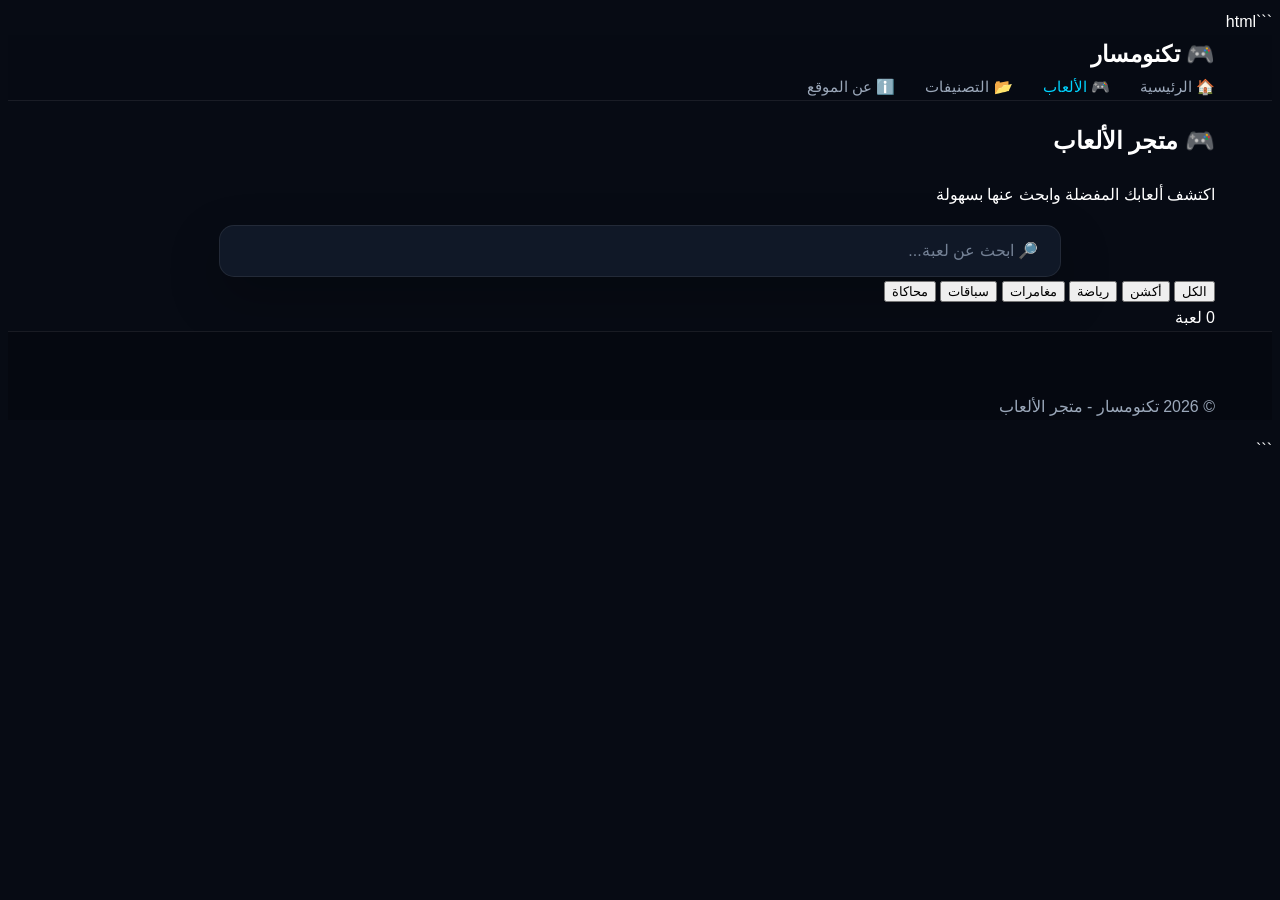
==== commit 8bbef306: "Update games.html" ====
--- a/games/games.html
+++ b/games/games.html
@@ -4,44 +4,56 @@
 
 <head>
     <meta charset="UTF-8">
-    <meta name="viewport" content="width=device-width, initial-scale=1.0">
+
+    <meta name="viewport"
+          content="width=device-width, initial-scale=1.0">
 
     <title>تكنومسار | الألعاب</title>
 
     <meta name="description"
-          content="تصفح ألعاب تكنومسار وابحث عن لعبتك المفضلة بسهولة">
-
+          content="متجر تكنومسار للألعاب">
+
+    <!-- ملف التصميم الرئيسي -->
     <link rel="stylesheet" href="../style.css">
 </head>
 
 <body>
 
+<!-- =========================
+     HEADER
+========================= -->
+
 <header class="header">
 
-    <div class="container nav">
+    <div class="container header-inner">
 
         <a href="../index.html" class="logo">
-            <span class="logo-icon">🎮</span>
-            <span>تكنومسار</span>
+            🎮 تكنومسار
         </a>
 
         <nav class="menu">
 
             <a href="../index.html">
-                الرئيسية
+                🏠 الرئيسية
             </a>
 
             <a href="games.html" class="active">
-                الألعاب
-            </a>
-
-            <a href="#categories">
-                التصنيفات
+                🎮 الألعاب
+            </a>
+
+            <a href="../index.html#categories">
+                📂 التصنيفات
+            </a>
+
+            <a href="../index.html#about">
+                ℹ️ عن الموقع
             </a>
 
         </nav>
 
-        <button class="menu-btn" id="menuBtn">
+        <button id="menuBtn"
+                class="menu-btn"
+                type="button">
             ☰
         </button>
 
@@ -50,252 +62,175 @@
 </header>
 
 
+<!-- =========================
+     MAIN
+========================= -->
+
 <main>
 
-    <!-- HERO -->
-
-    <section class="hero" style="min-height:360px;">
-
-        <div class="container hero-content">
-
-            <div class="hero-text">
-
-                <div class="badge">
-                    🎮 مكتبة تكنومسار
+    <!-- عنوان الصفحة -->
+
+    <section class="page-hero">
+
+        <div class="container">
+
+            <h1>
+                🎮 متجر الألعاب
+            </h1>
+
+            <p>
+                اكتشف ألعابك المفضلة وابحث عنها بسهولة
+            </p>
+
+        </div>
+
+    </section>
+
+
+    <!-- =========================
+         SEARCH
+    ========================= -->
+
+    <section class="games-section">
+
+        <div class="container">
+
+            <div class="games-tools">
+
+                <div class="search-box">
+
+                    <input
+                        type="search"
+                        id="gameSearch"
+                        placeholder="🔎 ابحث عن لعبة..."
+                        autocomplete="off"
+                    >
+
                 </div>
 
-                <h1>
-                    متجر
-                    <span>الألعاب</span>
-                </h1>
-
-                <p>
-                    اكتشف ألعابك المفضلة وابحث بينها بسهولة.
-                </p>
-
-            </div>
-
-            <div class="hero-game">
-
-                <div class="game-orbit orbit-1"></div>
-                <div class="game-orbit orbit-2"></div>
-
-                <div class="controller">
+
+                <!-- =========================
+                     FILTERS
+                ========================= -->
+
+                <div class="filters">
+
+                    <button
+                        type="button"
+                        class="filter-btn active-filter"
+                        data-category="all">
+                        الكل
+                    </button>
+
+                    <button
+                        type="button"
+                        class="filter-btn"
+                        data-category="action">
+                        أكشن
+                    </button>
+
+                    <button
+                        type="button"
+                        class="filter-btn"
+                        data-category="sports">
+                        رياضة
+                    </button>
+
+                    <button
+                        type="button"
+                        class="filter-btn"
+                        data-category="adventure">
+                        مغامرات
+                    </button>
+
+                    <button
+                        type="button"
+                        class="filter-btn"
+                        data-category="racing">
+                        سباقات
+                    </button>
+
+                    <button
+                        type="button"
+                        class="filter-btn"
+                        data-category="simulation">
+                        محاكاة
+                    </button>
+
+                </div>
+
+            </div>
+
+
+            <!-- عدد الألعاب -->
+
+            <div class="games-count">
+
+                <span id="gameCount">
+                    0 لعبة
+                </span>
+
+            </div>
+
+
+            <!-- =========================
+                 GAMES GRID
+            ========================= -->
+
+            <div
+                id="gamesGrid"
+                class="games-grid">
+            </div>
+
+
+            <!-- لا توجد نتائج -->
+
+            <div
+                id="noGames"
+                class="no-games"
+                style="display:none;">
+
+                <div class="no-games-icon">
                     🎮
                 </div>
 
+                <h2>
+                    لا توجد ألعاب
+                </h2>
+
+                <p>
+                    جرّب البحث عن لعبة أخرى أو اختر تصنيفًا مختلفًا.
+                </p>
+
             </div>
 
         </div>
 
     </section>
 
-
-    <!-- SEARCH -->
-
-    <section class="search-section">
-
-        <div class="container">
-
-            <div class="search-box">
-
-                <span>🔎</span>
-
-                <input
-                    type="search"
-                    id="gameSearch"
-                    placeholder="ابحث عن لعبة..."
-                    autocomplete="off"
-                >
-
-            </div>
-
-        </div>
-
-    </section>
-
-
-    <!-- FILTERS -->
-
-    <section class="section" style="padding-bottom:20px;">
-
-        <div class="container">
-
-            <div
-                id="gameFilters"
-                class="categories-grid"
-                style="
-                    grid-template-columns:repeat(6,1fr);
-                    gap:10px;
-                "
-            >
-
-                <button
-                    class="category-card filter-btn active-filter"
-                    data-category="all"
-                    style="min-height:90px;padding:15px;"
-                >
-                    <span style="font-size:25px;">🎮</span>
-                    <strong>الكل</strong>
-                </button>
-
-                <button
-                    class="category-card filter-btn"
-                    data-category="action"
-                    style="min-height:90px;padding:15px;"
-                >
-                    <span style="font-size:25px;">🔥</span>
-                    <strong>أكشن</strong>
-                </button>
-
-                <button
-                    class="category-card filter-btn"
-                    data-category="sports"
-                    style="min-height:90px;padding:15px;"
-                >
-                    <span style="font-size:25px;">⚽</span>
-                    <strong>رياضة</strong>
-                </button>
-
-                <button
-                    class="category-card filter-btn"
-                    data-category="adventure"
-                    style="min-height:90px;padding:15px;"
-                >
-                    <span style="font-size:25px;">🗺️</span>
-                    <strong>مغامرات</strong>
-                </button>
-
-                <button
-                    class="category-card filter-btn"
-                    data-category="racing"
-                    style="min-height:90px;padding:15px;"
-                >
-                    <span style="font-size:25px;">🏎️</span>
-                    <strong>سباقات</strong>
-                </button>
-
-                <button
-                    class="category-card filter-btn"
-                    data-category="simulation"
-                    style="min-height:90px;padding:15px;"
-                >
-                    <span style="font-size:25px;">🚛</span>
-                    <strong>محاكاة</strong>
-                </button>
-
-            </div>
-
-        </div>
-
-    </section>
-
-
-    <!-- GAMES -->
-
-    <section class="section">
-
-        <div class="container">
-
-            <div class="section-title">
-
-                <div>
-
-                    <span class="small-title">
-                        مكتبة الألعاب
-                    </span>
-
-                    <h2>
-                        🎮 جميع الألعاب
-                    </h2>
-
-                </div>
-
-                <span
-                    id="gameCount"
-                    style="color:#9ba8ba;"
-                ></span>
-
-            </div>
-
-
-            <div
-                id="gamesGrid"
-                class="games-grid"
-            ></div>
-
-
-            <div
-                id="noGames"
-                style="
-                    display:none;
-                    text-align:center;
-                    padding:60px 20px;
-                    color:#9ba8ba;
-                "
-            >
-
-                <div style="font-size:55px;">
-                    🔎
-                </div>
-
-                <h3>
-                    لا توجد ألعاب مطابقة
-                </h3>
-
-                <p>
-                    جرّب كلمة بحث مختلفة أو اختر تصنيفًا آخر.
-                </p>
-
-            </div>
-
-        </div>
-
-    </section>
-
 </main>
 
 
+<!-- =========================
+     FOOTER
+========================= -->
+
 <footer class="footer">
 
-    <div class="container footer-content">
-
-        <div>
-
-            <div class="footer-logo">
-                🎮 تكنومسار
-            </div>
-
-            <p>
-                عالم الألعاب بين يديك.
-            </p>
-
-        </div>
-
-        <div>
-
-            <h3>
-                روابط
-            </h3>
-
-            <a href="../index.html">
-                الرئيسية
-            </a>
-
-            <a href="games.html">
-                الألعاب
-            </a>
-
-        </div>
+    <div class="container">
+
+        <p>
+            © 2026 تكنومسار - متجر الألعاب
+        </p>
 
     </div>
 
-    <div class="copyright">
-        © 2026 تكنومسار — متجر الألعاب
-    </div>
-
 </footer>
 
+
+<!-- =========================
+     JAVASCRIPT
+========================= -->
 
 <script src="games.js"></script>
 
--- a/style.css
+++ b/style.css
@@ -838,3 +838,25 @@
     }
 }
 ```
+```css
+/* ===============================
+   Games Filters
+================================ */
+
+.active-filter {
+    border-color: var(--blue) !important;
+
+    background:
+        rgba(0, 212, 255, 0.10) !important;
+
+    color: var(--blue) !important;
+}
+
+.filter-btn {
+    cursor: pointer;
+}
+
+.filter-btn:hover {
+    border-color: var(--blue);
+}
+```
